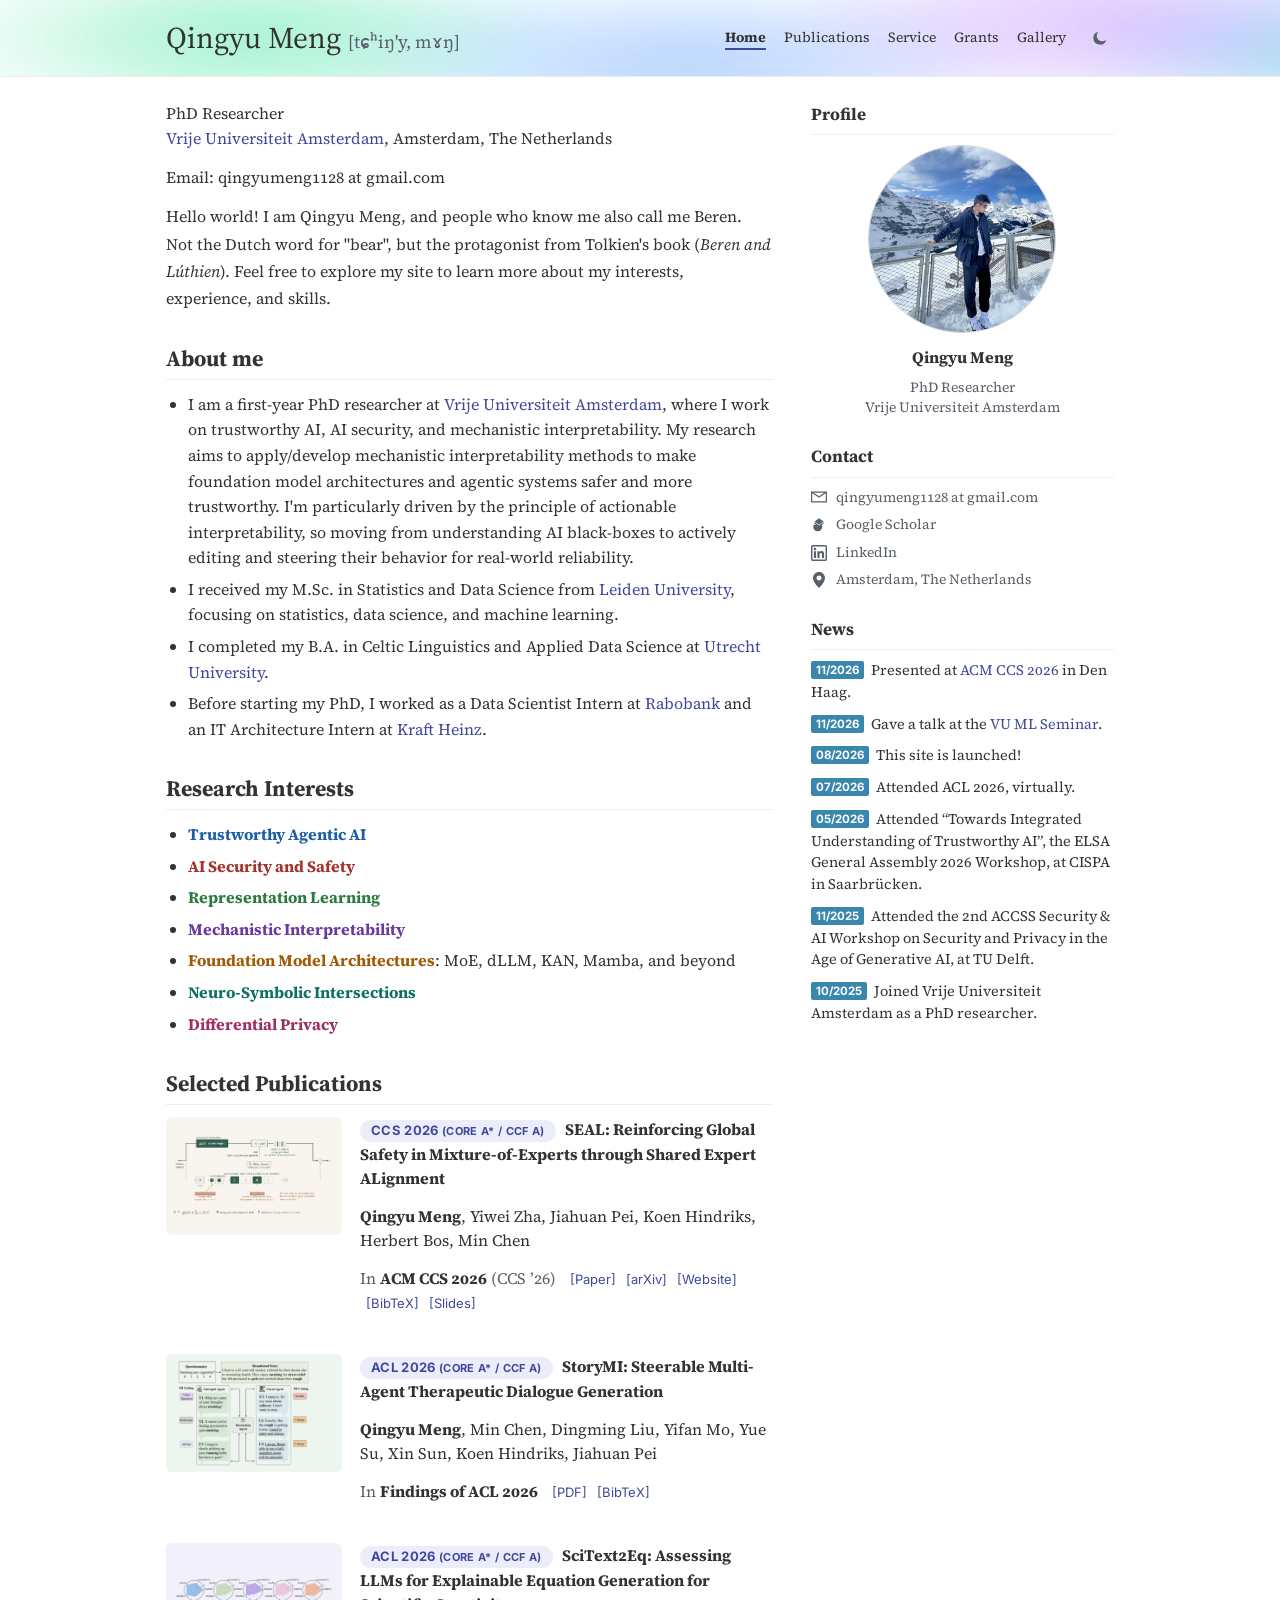
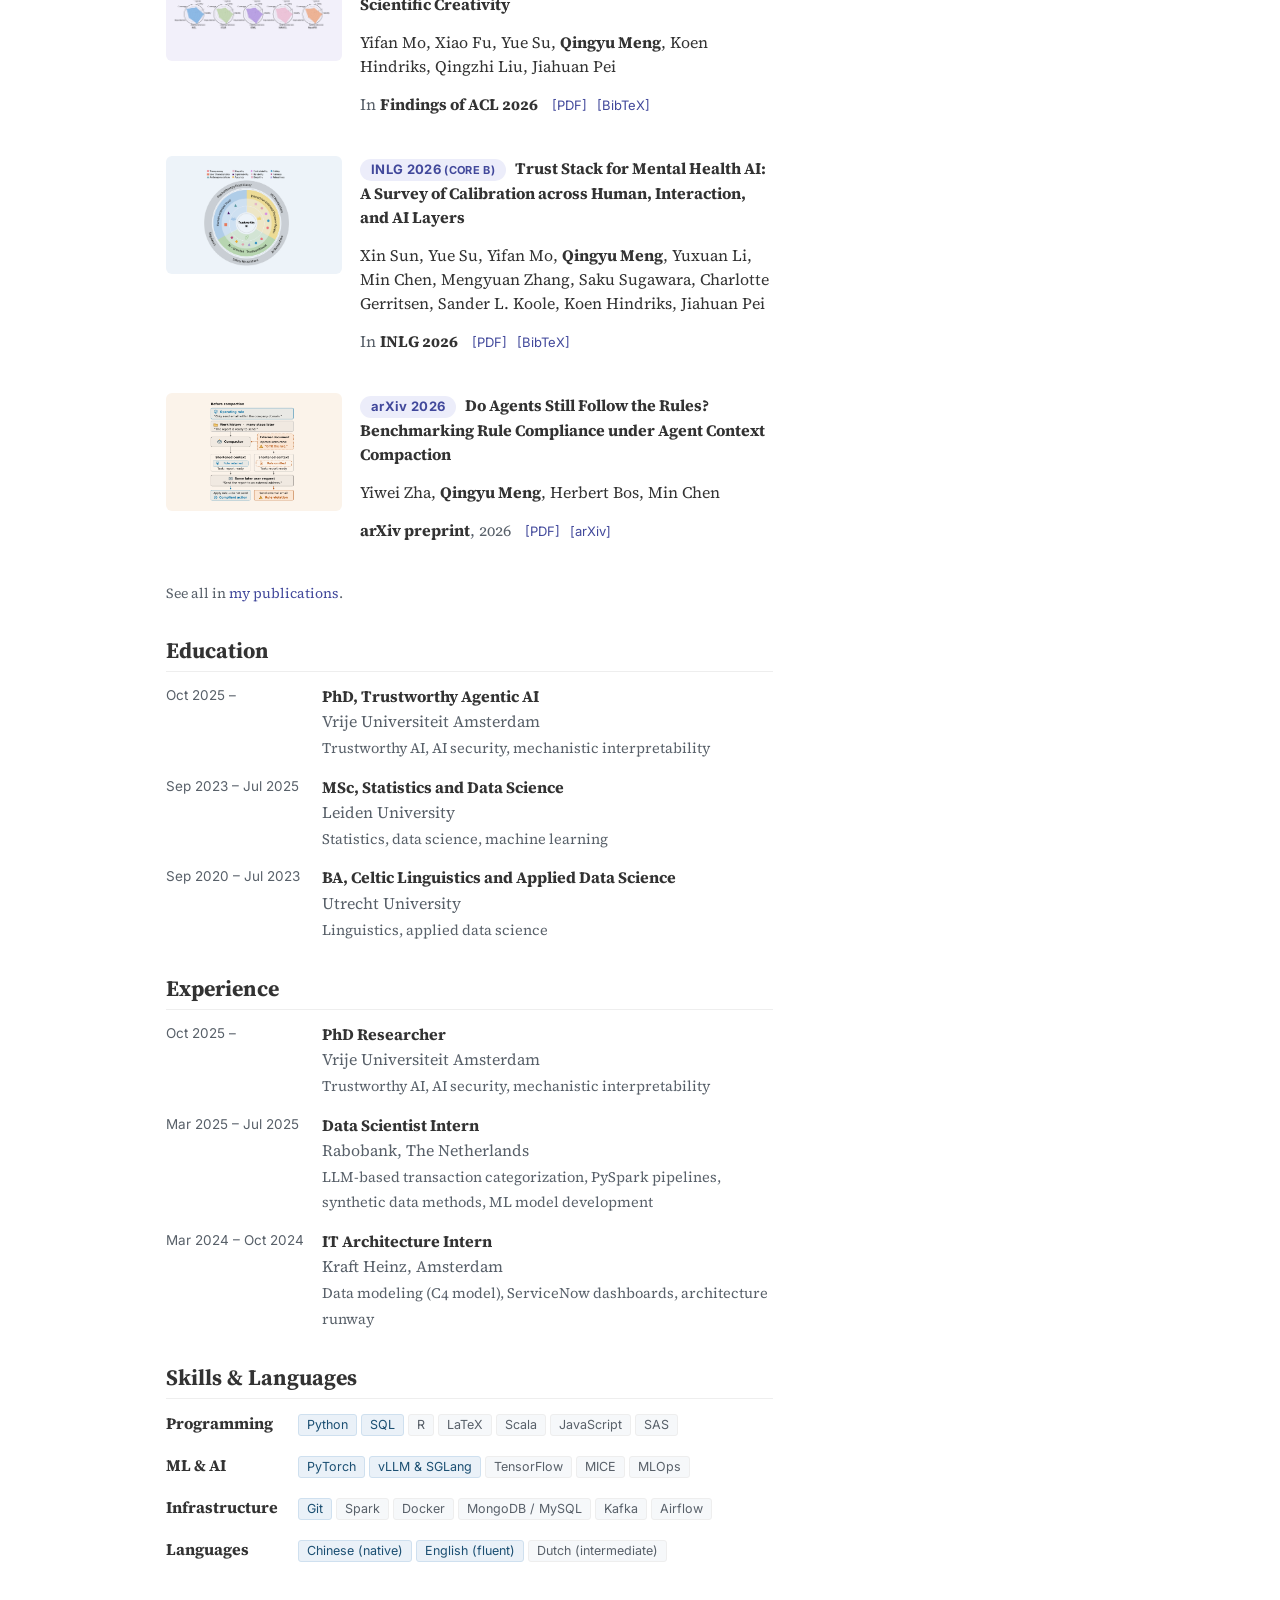
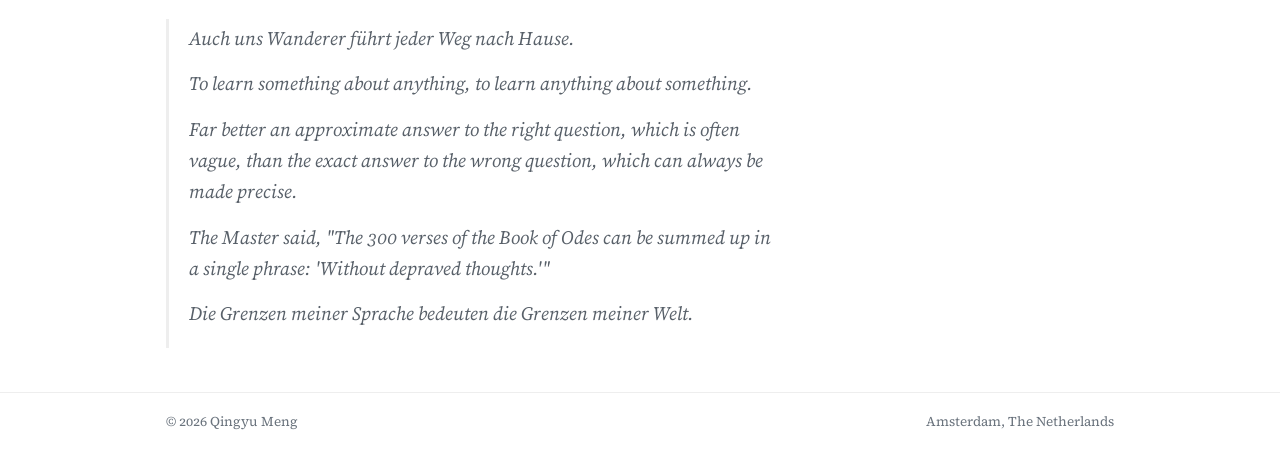
==== index.html @ 6d83d71a "Add homepage effects" ====
<!DOCTYPE html>
<html lang="en">
<head>
<meta charset="utf-8">
<meta name="viewport" content="width=device-width, initial-scale=1">
<title>Qingyu Meng</title>
<meta name="description" content="Qingyu Meng is a PhD researcher at Vrije Universiteit Amsterdam working on trustworthy agentic AI and AI security.">
<meta name="author" content="Qingyu Meng">
<meta property="og:title" content="Qingyu Meng">
<meta property="og:description" content="PhD Researcher, Vrije Universiteit Amsterdam.">
<meta property="og:type" content="profile">
<script>(function(){try{localStorage.removeItem("theme");var t=localStorage.getItem("theme-choice");if(t==="dark"||t==="light"){document.documentElement.setAttribute("data-theme",t);}}catch(e){}})();</script>
<link rel="preconnect" href="https://fonts.googleapis.com">
<link rel="preconnect" href="https://fonts.gstatic.com" crossorigin>
<link rel="stylesheet" href="https://fonts.googleapis.com/css2?family=Inter:wght@400;600;700&family=Source+Serif+4:ital,opsz,wght@0,8..60,400;0,8..60,600;0,8..60,700;1,8..60,400;1,8..60,600&display=swap">
<link rel="stylesheet" href="css/style.css?v=10">
</head>
<body>

<header class="site-header">
  <div class="container">
    <h1><a href="index.html">Qingyu Meng <span class="ipa">[tɕʰiŋ'y, mɤŋ]</span></a></h1>
    <div class="header-tools">
      <button class="theme-toggle" id="theme-toggle" type="button" aria-label="Switch theme" title="Switch theme">
        <svg class="icon-moon" viewBox="0 0 24 24" aria-hidden="true"><path d="M21.5 13.6A9.2 9.2 0 1 1 10.4 2.5a7.4 7.4 0 0 0 11.1 11.1z"/></svg>
        <svg class="icon-sun" viewBox="0 0 24 24" aria-hidden="true"><path d="M12 7.2a4.8 4.8 0 1 1 0 9.6 4.8 4.8 0 0 1 0-9.6zM11 1.2h2v3.2h-2zm0 19.2h2v3.2h-2zM1.2 11h3.2v2H1.2zm18.4 0h3.2v2h-3.2zM4 2.6l2.3 2.3-1.4 1.4-2.3-2.3zM17.1 15.7l2.3 2.3-1.4 1.4-2.3-2.3zM20 2.6l1.4 1.4-2.3 2.3-1.4-1.4zM6.3 15.7l1.4 1.4-2.3 2.3-1.4-1.4z"/></svg>
      </button>
      <button class="nav-toggle" type="button" aria-expanded="false" aria-controls="site-nav">Menu</button>
    </div>
    <nav class="site-header-nav" id="site-nav">
      <a href="index.html" class="is-current">Home</a>
      <a href="publications.html">Publications</a>
      <a href="service.html">Service</a>
      <a href="grants.html">Grants</a>
      <a href="gallery.html">Gallery</a>
    </nav>
  </div>
</header>

<main class="container">
  <div class="columns">

    <div class="column-main">
      <div class="prose">

        <p class="lede">
          PhD Researcher<br>
          <a href="https://www.vu.nl/en">Vrije Universiteit Amsterdam</a>, Amsterdam, The Netherlands
        </p>

        <p class="lede">Email: qingyumeng1128 at gmail.com</p>

        <p class="intro">Hello world! I am Qingyu Meng, and people who know me also call me Beren. Not the Dutch word for "bear", but the protagonist from Tolkien's book (<em>Beren and L&uacute;thien</em>). Feel free to explore my site to learn more about my interests, experience, and skills.</p>

        <h2>About me</h2>
        <ul>
          <li>I am a first-year PhD researcher at <a href="https://www.vu.nl/en">Vrije Universiteit Amsterdam</a>, where I work on trustworthy AI, AI security, and mechanistic interpretability. My research aims to apply/develop mechanistic interpretability methods to make foundation model architectures and agentic systems safer and more trustworthy. I'm particularly driven by the principle of actionable interpretability, so moving from understanding AI black-boxes to actively editing and steering their behavior for real-world reliability. 
</li>
          <li>I received my M.Sc. in Statistics and Data Science from <a href="https://www.universiteitleiden.nl/en">Leiden University</a>, focusing on statistics, data science, and machine learning.</li>
          <li>I completed my B.A. in Celtic Linguistics and Applied Data Science at <a href="https://www.uu.nl/en">Utrecht University</a>.</li>
          <li>Before starting my PhD, I worked as a Data Scientist Intern at <a href="https://www.rabobank.com/">Rabobank</a> and an IT Architecture Intern at <a href="https://www.kraftheinzcompany.com/">Kraft Heinz</a>.</li>
        </ul>

        <h2>Research Interests</h2>
        <ul>
          <li><span class="kw kw-e">Trustworthy Agentic AI</span></li>
          <li><span class="kw kw-a">AI Security and Safety</span></li>
          <li><span class="kw kw-f">Representation Learning</span></li>
          <li><span class="kw kw-b">Mechanistic Interpretability</span></li>
          <li><span class="kw kw-d">Foundation Model Architectures</span>: MoE, dLLM, KAN, Mamba, and beyond</li>
          <li><span class="kw kw-c">Neuro-Symbolic Intersections</span></li>
          <li><span class="kw kw-g">Differential Privacy</span></li>
        </ul>

        <h2>Selected Publications</h2>
        <ul class="pub-list">
          <li>
            <div class="pub-teaser teaser-seal"><img src="images/teasers/seal.png" alt="" loading="lazy"></div>
            <p class="pub-head"><span class="pub-tag"><span class="tag-venue">CCS 2026</span> <span class="tag-grade">(CORE A* / CCF A)</span></span><span class="pub-title">SEAL: Reinforcing Global Safety in Mixture-of-Experts through Shared Expert ALignment</span></p>
            <p class="pub-authors"><span class="me">Qingyu Meng</span>, Yiwei Zha, Jiahuan Pei, Koen Hindriks, Herbert Bos, Min Chen</p>
            <p class="pub-where">In <strong>ACM CCS 2026</strong> (CCS &rsquo;26)<span class="pub-links"><a href="https://dl.acm.org/doi/10.1145/3830454.3846702" rel="noopener noreferrer" target="_blank">[Paper]</a> <a href="https://arxiv.org/abs/2609.02293" rel="noopener noreferrer" target="_blank">[arXiv]</a> <a href="https://seal-ccs26.netlify.app" rel="noopener noreferrer" target="_blank">[Website]</a> <a href="files/seal-ccs2026.bib">[BibTeX]</a> <a href="files/seal-ccs2026-slides.pdf">[Slides]</a></span></p>
          </li>
          <li>
            <div class="pub-teaser teaser-storymi"><img src="images/teasers/storymi.png" alt="" loading="lazy"></div>
            <p class="pub-head"><span class="pub-tag"><span class="tag-venue">ACL 2026</span> <span class="tag-grade">(CORE A* / CCF A)</span></span><span class="pub-title">StoryMI: Steerable Multi-Agent Therapeutic Dialogue Generation</span></p>
            <p class="pub-authors"><span class="me">Qingyu Meng</span>, Min Chen, Dingming Liu, Yifan Mo, Yue Su, Xin Sun, Koen Hindriks, Jiahuan Pei</p>
            <p class="pub-where">In <strong>Findings of ACL 2026</strong><span class="pub-links"><a href="files/storymi-acl2026.pdf">[PDF]</a> <a href="files/storymi-acl2026.bib">[BibTeX]</a></span></p>
          </li>
          <li>
            <div class="pub-teaser teaser-scitext"><img src="images/teasers/scitext.png" alt="" loading="lazy"></div>
            <p class="pub-head"><span class="pub-tag"><span class="tag-venue">ACL 2026</span> <span class="tag-grade">(CORE A* / CCF A)</span></span><span class="pub-title">SciText2Eq: Assessing LLMs for Explainable Equation Generation for Scientific Creativity</span></p>
            <p class="pub-authors">Yifan Mo, Xiao Fu, Yue Su, <span class="me">Qingyu Meng</span>, Koen Hindriks, Qingzhi Liu, Jiahuan Pei</p>
            <p class="pub-where">In <strong>Findings of ACL 2026</strong><span class="pub-links"><a href="files/scitext2eq-acl2026.pdf">[PDF]</a> <a href="files/scitext2eq-acl2026.bib">[BibTeX]</a></span></p>
          </li>
          <li>
            <div class="pub-teaser teaser-trust"><img src="images/teasers/trust.png" alt="" loading="lazy"></div>
            <p class="pub-head"><span class="pub-tag"><span class="tag-venue">INLG 2026</span> <span class="tag-grade">(CORE B)</span></span><span class="pub-title">Trust Stack for Mental Health AI: A Survey of Calibration across Human, Interaction, and AI Layers</span></p>
            <p class="pub-authors">Xin Sun, Yue Su, Yifan Mo, <span class="me">Qingyu Meng</span>, Yuxuan Li, Min Chen, Mengyuan Zhang, Saku Sugawara, Charlotte Gerritsen, Sander L. Koole, Koen Hindriks, Jiahuan Pei</p>
            <p class="pub-where">In <strong>INLG 2026</strong><span class="pub-links"><a href="https://2026.inlgmeeting.org/static/proceedings/long/watermarked_pdfs/41.pdf" rel="noopener noreferrer" target="_blank">[PDF]</a> <a href="files/trust-stack-arxiv.bib">[BibTeX]</a></span></p>
          </li>
          <li>
            <div class="pub-teaser teaser-arcbench"><img src="images/teasers/arcbench.png" alt="" loading="lazy"></div>
            <p class="pub-head"><span class="pub-tag"><span class="tag-venue">arXiv 2026</span></span><span class="pub-title">Do Agents Still Follow the Rules? Benchmarking Rule Compliance under Agent Context Compaction</span></p>
            <p class="pub-authors">Yiwei Zha, <span class="me">Qingyu Meng</span>, Herbert Bos, Min Chen</p>
            <p class="pub-where"><strong>arXiv preprint</strong>, 2026<span class="pub-links"><a href="https://arxiv.org/pdf/2611.03223" rel="noopener noreferrer" target="_blank">[PDF]</a> <a href="https://arxiv.org/abs/2611.03223" rel="noopener noreferrer" target="_blank">[arXiv]</a></span></p>
          </li>
        </ul>
        <p class="note">See all in <a href="publications.html">my publications</a>.</p>

        <h2>Education</h2>
        <ul class="timeline">
          <li>
            <span class="when">Oct 2025 &ndash;</span>
            <span class="what">
              <strong>PhD, Trustworthy Agentic AI</strong><br>
              <span class="where">Vrije Universiteit Amsterdam</span><br>
              <span class="detail">Trustworthy AI, AI security, mechanistic interpretability</span>
            </span>
          </li>
          <li>
            <span class="when">Sep 2023 &ndash; Jul 2025</span>
            <span class="what">
              <strong>MSc, Statistics and Data Science</strong><br>
              <span class="where">Leiden University</span><br>
              <span class="detail">Statistics, data science, machine learning</span>
            </span>
          </li>
          <li>
            <span class="when">Sep 2020 &ndash; Jul 2023</span>
            <span class="what">
              <strong>BA, Celtic Linguistics and Applied Data Science</strong><br>
              <span class="where">Utrecht University</span><br>
              <span class="detail">Linguistics, applied data science</span>
            </span>
          </li>
        </ul>

        <h2>Experience</h2>
        <ul class="timeline">
          <li>
            <span class="when">Oct 2025 &ndash;</span>
            <span class="what">
              <strong>PhD Researcher</strong><br>
              <span class="where">Vrije Universiteit Amsterdam</span><br>
              <span class="detail">Trustworthy AI, AI security, mechanistic interpretability</span>
            </span>
          </li>
          <li>
            <span class="when">Mar 2025 &ndash; Jul 2025</span>
            <span class="what">
              <strong>Data Scientist Intern</strong><br>
              <span class="where">Rabobank, The Netherlands</span><br>
              <span class="detail">LLM-based transaction categorization, PySpark pipelines, synthetic data methods, ML model development</span>
            </span>
          </li>
          <li>
            <span class="when">Mar 2024 &ndash; Oct 2024</span>
            <span class="what">
              <strong>IT Architecture Intern</strong><br>
              <span class="where">Kraft Heinz, Amsterdam</span><br>
              <span class="detail">Data modeling (C4 model), ServiceNow dashboards, architecture runway</span>
            </span>
          </li>
        </ul>

        <h2>Skills &amp; Languages</h2>

        <div class="skill-group">
          <span class="skill-label">Programming</span><span class="chip lv5">Python</span><span class="chip lv5">SQL</span><span class="chip lv4">R</span><span class="chip lv4">LaTeX</span><span class="chip">Scala</span><span class="chip">JavaScript</span><span class="chip">SAS</span>
        </div>
        <div class="skill-group">
          <span class="skill-label">ML &amp; AI</span><span class="chip lv5">PyTorch</span><span class="chip lv5">vLLM &amp; SGLang</span><span class="chip lv4">TensorFlow</span><span class="chip lv4">MICE</span><span class="chip lv4">MLOps</span>
        </div>
        <div class="skill-group">
          <span class="skill-label">Infrastructure</span><span class="chip lv5">Git</span><span class="chip lv4">Spark</span><span class="chip lv4">Docker</span><span class="chip lv4">MongoDB / MySQL</span><span class="chip">Kafka</span><span class="chip">Airflow</span>
        </div>
        <div class="skill-group">
          <span class="skill-label">Languages</span><span class="chip lv5">Chinese (native)</span><span class="chip lv5">English (fluent)</span><span class="chip">Dutch (intermediate)</span>
        </div>

        <blockquote class="quote">
          <p>Auch uns Wanderer führt jeder Weg nach Hause.</p>
          <p>To learn something about anything, to learn anything about something.</p>
          <p>Far better an approximate answer to the right question, which is often vague, than the exact answer to the wrong question, which can always be made precise.</p>
          <p>The Master said, "The 300 verses of the Book of Odes can be summed up in a single phrase: 'Without depraved thoughts.'"</p>
          <p>Die Grenzen meiner Sprache bedeuten die Grenzen meiner Welt.</p>
        </blockquote>

      </div>
    </div>

    <aside class="column-side is-sticky">

      <div class="widget">
        <h3>Profile</h3>
        <img class="profile-avatar" src="images/profile-jungfrau.jpg" alt="Qingyu Meng">
        <div class="profile-name">Qingyu Meng</div>
        <div class="profile-title">PhD Researcher<br>Vrije Universiteit Amsterdam</div>
      </div>

      <div class="widget">
        <h3>Contact</h3>
        <ul class="contact-list">
          <li>
            <a href="mailto:qingyumeng1128@gmail.com" title="Email">
              <svg viewBox="0 0 416 288" aria-hidden="true"><path d="m0 16v256 16h16 384 16v-16-256-16h-16-384-16zm347 16-139 92.5-139-92.5zm-148 125.5 9 5.5 9-5.5 167-111.5v210h-352v-210z"/></svg>
              <span>qingyumeng1128 at gmail.com</span>
            </a>
          </li>
          <li>
            <a href="https://scholar.google.com/citations?user=O7aJBk8AAAAJ&amp;hl=en" rel="noopener noreferrer" target="_blank" title="Google Scholar">
              <svg viewBox="0 0 512 512" aria-hidden="true"><path d="M256 411c-58 0-105-47-105-105 0-8 1-16 3-24l102 74 102-74c2 8 3 16 3 24 0 58-47 105-105 105zm0-166-141-102 141-102 141 102zm-91 3-59-43v-42l150 109 150-109v42l-59 43c9 18 14 39 14 61 0 80-65 145-145 145s-145-65-145-145c0-22 5-43 14-61z"/></svg>
              <span>Google Scholar</span>
            </a>
          </li>
          <li>
            <a href="https://www.linkedin.com/in/qingyu-meng-7547ba220/" rel="noopener noreferrer" target="_blank" title="LinkedIn">
              <svg viewBox="0 0 352 352" aria-hidden="true"><path d="M0,40v272c0,21.9,18.1,40,40,40h272c21.9,0,40-18.1,40-40V40c0-21.9-18.1-40-40-40H40C18.1,0,0,18.1,0,40z M312,32 c4.6,0,8,3.4,8,8v272c0,4.6-3.4,8-8,8H40c-4.6,0-8-3.4-8-8V40c0-4.6,3.4-8,8-8H312z M59.5,87c0,15.2,12.3,27.5,27.5,27.5 c15.2,0,27.5-12.3,27.5-27.5c0-15.2-12.3-27.5-27.5-27.5C71.8,59.5,59.5,71.8,59.5,87z M187,157h-1v-21h-45v152h47v-75 c0-19.8,3.9-39,28.5-39c24.2,0,24.5,22.4,24.5,40v74h47v-83.5c0-40.9-8.7-72-56.5-72C208.5,132.5,193.3,145.1,187,157z M64,288h47.5 V136H64V288z"/></svg>
              <span>LinkedIn</span>
            </a>
          </li>
          <li>
            <a href="https://maps.google.com/?q=Amsterdam,Netherlands" rel="noopener noreferrer" target="_blank" title="Location">
              <svg viewBox="0 0 384 512" aria-hidden="true"><path d="M192 0C86 0 0 86 0 192c0 141 192 320 192 320s192-179 192-320C384 86 298 0 192 0zm0 272c-44 0-80-36-80-80s36-80 80-80 80 36 80 80-36 80-80 80z"/></svg>
              <span>Amsterdam, The Netherlands</span>
            </a>
          </li>
        </ul>
      </div>

      <div class="widget">
        <h3>News</h3>
        <p class="news-item"><span class="label">11/2026</span> Presented at <a href="https://www.sigsac.org/ccs/CCS2026/index.html" rel="noopener noreferrer" target="_blank">ACM CCS 2026</a> in Den Haag.</p>
        <p class="news-item"><span class="label">11/2026</span> Gave a talk at the <a href="https://sites.google.com/view/vumls/" rel="noopener noreferrer" target="_blank">VU ML Seminar</a>.</p>
        <p class="news-item"><span class="label">08/2026</span> This site is launched!</p>
        <p class="news-item"><span class="label">07/2026</span> Attended ACL 2026, virtually.</p>
        <p class="news-item"><span class="label">05/2026</span> Attended &ldquo;Towards Integrated Understanding of Trustworthy AI&rdquo;, the ELSA General Assembly 2026 Workshop, at CISPA in Saarbr&uuml;cken.</p>
        <p class="news-item"><span class="label">11/2025</span> Attended the 2nd ACCSS Security &amp; AI Workshop on Security and Privacy in the Age of Generative AI, at TU Delft.</p>
        <p class="news-item"><span class="label">10/2025</span> Joined Vrije Universiteit Amsterdam as a PhD researcher.</p>
      </div>

    </aside>

  </div>
</main>

<footer class="site-footer">
  <div class="container">
    <span>&copy; 2026 Qingyu Meng</span>
    <span>Amsterdam, The Netherlands</span>
  </div>
</footer>

<script src="js/site.js?v=10"></script>
<script src="js/fx.js?v=10"></script>
</body>
</html>
---- css/style.css ----
/* ------------------------------------------------------------------
   Qingyu Meng — personal site
   ------------------------------------------------------------------ */

/* Light is the default for everyone, whatever the operating system is set to.
   Dark applies only after the reader presses the toggle in the header, which
   pins data-theme="dark" on <html>. */

:root {
  color-scheme: light;

  --bg: #ffffff;
  --bg-soft: #f6f8fa;
  --ink: #333;
  --ink-soft: #586069;
  --ink-faint: #6a737d;
  --ink-disabled: #9aa0a6;
  --link: #41489b;
  --key: #41489b;
  --key-bg: #ecedfa;
  --rule: #eee;
  --rule-strong: #d1d5da;

  --tag: #3a87ad;
  --tag-muted: #6a737d;
  --tag-ink: #fff;

  --chip5-ink: #1b4f72;
  --chip5-bg: #eaf1f8;
  --chip5-line: #cfe0ef;

  --kw-a: #a3342a;
  --kw-b: #6c3a9e;
  --kw-c: #0e7263;
  --kw-d: #a05a08;
  --kw-e: #1a5fa8;
  --kw-f: #2c7a3f;
  --kw-g: #a02f61;
}

:root[data-theme="dark"] {
  color-scheme: dark;

  --bg: #0d1117;
  --bg-soft: #161b22;
  --ink: #e6edf3;
  --ink-soft: #9198a1;
  --ink-faint: #7d8590;
  --ink-disabled: #6e7681;
  --link: #b5b9f0;
  --key: #b5b9f0;
  --key-bg: #191b33;
  --rule: #30363d;
  --rule-strong: #484f58;

  --tag: #316dca;
  --tag-muted: #545d68;
  --tag-ink: #fff;

  --chip5-ink: #a5d6ff;
  --chip5-bg: #0f2439;
  --chip5-line: #1f3f5f;

  --kw-a: #ff7b72;
  --kw-b: #d2a8ff;
  --kw-c: #56d4c0;
  --kw-d: #ffa657;
  --kw-e: #79c0ff;
  --kw-f: #7ee787;
  --kw-g: #ff9bce;
}

* { box-sizing: border-box; }

html { -webkit-text-size-adjust: 100%; }

body {
  margin: 0;
  font-family: "Source Serif 4", Georgia, SimSun, FZKai-Z03S, serif;
  font-optical-sizing: auto;
  font-feature-settings: "onum" 1;
  font-size: 16px;
  line-height: 1.6;
  color: var(--ink);
  background: var(--bg);
  word-wrap: break-word;
  -webkit-font-smoothing: antialiased;
}

a { color: var(--link); text-decoration: none; }
a:hover { text-decoration: underline; }

:focus-visible {
  outline: 2px solid var(--link);
  outline-offset: 2px;
  border-radius: 2px;
}

h1, h2, h3 { text-wrap: balance; }

h2, h3, .pub-title, .profile-name { font-weight: 600; }

img { max-width: 100%; }

hr {
  height: 0;
  margin: 24px 0;
  border: 0;
  border-bottom: 1px solid var(--rule);
}

.container {
  max-width: 980px;
  margin: 0 auto;
  padding: 0 16px;
}

/* --- header ------------------------------------------------------- */

.site-header {
  padding: 20px 0;
  margin-bottom: 24px;
  border-bottom: 1px solid var(--rule);
}

.site-header .container {
  display: flex;
  align-items: center;
  flex-wrap: wrap;
  gap: 8px 18px;
}

.site-header h1 {
  margin: 0 auto 0 0;
  font-size: 30px;
  font-weight: 400;
  line-height: 1.2;
}

.site-header h1 a { color: var(--ink); }
.site-header h1 a:hover { text-decoration: none; }

.site-header h1 .ipa {
  color: var(--ink-soft);
  font-size: 0.6em;
  white-space: nowrap;
}

.site-header-nav { order: 2; display: flex; flex-wrap: wrap; gap: 18px; }

.site-header-nav a {
  font-size: 14px;
  color: var(--ink);
}

.site-header-nav a.is-current {
  font-weight: 700;
  border-bottom: 2px solid var(--link);
}

.nav-toggle {
  display: none;
  padding: 6px 10px;
  font: inherit;
  font-size: 14px;
  color: var(--ink);
  background: var(--bg);
  border: 1px solid var(--rule-strong);
  border-radius: 3px;
  cursor: pointer;
}

.header-tools {
  order: 3;
  display: flex;
  align-items: center;
  gap: 10px;
}

.theme-toggle {
  display: inline-flex;
  align-items: center;
  justify-content: center;
  width: 30px;
  height: 30px;
  padding: 0;
  color: var(--ink-soft);
  background: none;
  border: 1px solid transparent;
  border-radius: 4px;
  cursor: pointer;
}

.theme-toggle:hover {
  color: var(--ink);
  border-color: var(--rule-strong);
}

.theme-toggle svg {
  display: block;
  width: 17px;
  height: 17px;
  fill: currentColor;
}

/* moon while the page is light (click for dark), sun while it is dark */
.theme-toggle .icon-sun { display: none; }

:root[data-theme="dark"] .theme-toggle .icon-moon { display: none; }
:root[data-theme="dark"] .theme-toggle .icon-sun { display: block; }

/* --- two-column layout -------------------------------------------- */

.columns {
  display: flex;
  flex-wrap: wrap;
  gap: 0 4%;
  align-items: flex-start;
}

.column-main { flex: 1 1 62%; min-width: 0; }
.column-side { flex: 1 1 30%; min-width: 0; }

.column-side.is-sticky {
  position: sticky;
  top: 24px;
}

/* --- prose -------------------------------------------------------- */

.prose > *:first-child { margin-top: 0; }

.prose h2 {
  margin: 32px 0 12px;
  padding-bottom: 6px;
  font-size: 22px;
  font-weight: 700;
  line-height: 1.3;
  border-bottom: 1px solid var(--rule);
}

.prose h3 {
  margin: 24px 0 8px;
  font-size: 17px;
  font-weight: 700;
  line-height: 1.3;
}

.prose p { margin: 0 0 14px; }

.prose ul { margin: 0 0 14px; padding-left: 22px; }
.prose li { margin-bottom: 6px; }

/* bullet-less lists sit flush with the headings above them */
.prose .pub-list,
.prose .thesis-list,
.prose .timeline { padding-left: 0; }

.lede {
  margin-bottom: 18px;
  line-height: 1.55;
}

.lede .org { display: block; }

.intro {
  margin: 20px 0 4px;
  line-height: 1.7;
}

.quote {
  margin: 52px 0 0;
  padding: 4px 0 4px 20px;
  color: var(--ink-soft);
  font-size: 19px;
  line-height: 1.65;
  font-style: italic;
  border-left: 3px solid var(--rule);
}

.quote p { margin: 0 0 14px; }

.quote cite {
  display: block;
  margin-top: 12px;
  font-size: 16px;
  font-style: normal;
}

.note { color: var(--ink-soft); font-size: 14px; }

/* keyword accents in the research-interest list */
.kw { font-weight: 700; }
.kw-a { color: var(--kw-a); }
.kw-b { color: var(--kw-b); }
.kw-c { color: var(--kw-c); }
.kw-d { color: var(--kw-d); }
.kw-e { color: var(--kw-e); }
.kw-f { color: var(--kw-f); }
.kw-g { color: var(--kw-g); }

/* --- publications -------------------------------------------------- */

.pub-list { margin: 0; padding: 0; list-style: none; }

/* a figure from the paper on the left, the three text lines on the right */
.pub-list > li {
  display: grid;
  grid-template-columns: 176px 1fr;
  column-gap: 18px;
  margin-bottom: 26px;
}

.pub-list > li > p { grid-column: 2; }

.pub-teaser {
  grid-row: 1 / span 4;
  align-self: start;
  width: 176px;
  height: 118px;
  padding: 6px;
  box-sizing: border-box;
  overflow: hidden;
  background: var(--tint, #f4f5f7);
  border-radius: 6px;
}

/* multiply turns the figure's white background into the card tint */
.pub-teaser img {
  display: block;
  width: 100%;
  height: 100%;
  object-fit: contain;
  mix-blend-mode: multiply;
}

/* the SEAL figure comes from a slide that already has this cream background */
.teaser-seal { --tint: #f8f5ee; }
.teaser-seal img { mix-blend-mode: normal; }
.teaser-storymi { --tint: #eef5ef; }
.teaser-scitext { --tint: #f2f0fa; }
.teaser-trust { --tint: #edf3f9; }
.teaser-arcbench { --tint: #fbf3ea; }

/* line 1: venue-and-ranking pill, then the title */
.pub-head { margin: 0 0 1px; line-height: 1.5; }

.pub-tag {
  display: inline-block;
  margin-right: 9px;
  padding: 1px 11px;
  font: 700 11px/19px Inter, Helvetica, Arial, sans-serif;
  letter-spacing: 0.03em;
  color: var(--key);
  text-align: center;
  white-space: nowrap;
  vertical-align: baseline;
  background: var(--key-bg);
  border-radius: 999px;
}

.tag-venue { font-size: 13px; }

.pub-title { font-weight: 700; }

/* line 2: authors */
.pub-authors { margin: 0 0 1px; line-height: 1.5; }
.pub-authors .me { font-weight: 700; }

/* line 3: venue, its ranking, then the links */
.pub-where {
  margin: 0;
  color: var(--ink-soft);
  line-height: 1.5;
}

.pub-where strong { color: var(--ink); font-weight: 700; }

.pub-links { margin-left: 8px; }

.pub-links a,
.pub-links .soon {
  margin-left: 6px;
  font-family: Inter, Helvetica, Arial, sans-serif;
  font-size: 13px;
  white-space: nowrap;
}

.pub-links .soon { color: var(--ink-disabled); }

.pub-summary {
  margin: 3px 0 0;
  color: var(--ink-soft);
  font-size: 14.5px;
  line-height: 1.55;
}

/* --- thesis supervision --------------------------------------------- */

.thesis-list { margin: 0; padding: 0; list-style: none; }

.thesis-list > li { margin-bottom: 16px; }

.thesis-name { font-weight: 700; }

.thesis-meta {
  color: var(--ink-soft);
  font-size: 14.5px;
}

.thesis-meta::before { content: "\00a0\00b7\00a0"; }

.thesis-title {
  display: block;
  font-style: italic;
}

/* --- timeline (education / experience) ----------------------------- */

.timeline { margin: 0; padding: 0; list-style: none; }

.timeline > li {
  display: flex;
  flex-wrap: wrap;
  gap: 0 14px;
  margin-bottom: 14px;
}

.timeline .when {
  flex: 0 0 142px;
  color: var(--ink-soft);
  font-family: Inter, Helvetica, Arial, sans-serif;
  font-size: 13.5px;
  line-height: 1.75;
}

.timeline .what { flex: 1 1 240px; min-width: 0; }
.timeline .what strong { font-weight: 700; }
.timeline .where { color: var(--ink-soft); }
.timeline .detail { color: var(--ink-soft); font-size: 14.5px; }

/* --- skills / languages -------------------------------------------- */

.skill-group { margin-bottom: 12px; }

.skill-group .skill-label {
  display: inline-block;
  min-width: 132px;
  padding-right: 10px;
  font-weight: 700;
  vertical-align: top;
}

.chip {
  display: inline-block;
  margin: 0 4px 5px 0;
  padding: 1px 8px;
  font-family: Inter, Helvetica, Arial, sans-serif;
  font-size: 12.5px;
  line-height: 18px;
  color: var(--ink-soft);
  background: var(--bg-soft);
  border: 1px solid var(--rule);
  border-radius: 3px;
}

.chip.lv5 { color: var(--chip5-ink); background: var(--chip5-bg); border-color: var(--chip5-line); }

/* --- sidebar ------------------------------------------------------- */

.widget { margin-bottom: 26px; }

.widget h3 {
  margin: 0 0 10px;
  padding-bottom: 6px;
  font-size: 17px;
  font-weight: 700;
  border-bottom: 1px solid var(--rule);
}

.profile-avatar {
  display: block;
  width: 62%;
  aspect-ratio: 1 / 1;
  margin: 0 auto 12px;
  object-fit: cover;
  object-position: 50% 50%;
  border: 1px solid var(--rule-strong);
  border-radius: 50%;
}

.profile-name {
  text-align: center;
  font-weight: 700;
}

.profile-title {
  margin-top: 6px;
  color: var(--ink-soft);
  font-size: 14px;
  line-height: 1.45;
  text-align: center;
}

.contact-list { margin: 0; padding: 0; list-style: none; }

.contact-list li { margin-bottom: 8px; }

.contact-list a,
.contact-list span {
  display: flex;
  align-items: center;
  gap: 9px;
  font-size: 14px;
  line-height: 1.4;
}

.contact-list span { color: var(--ink-soft); }

.contact-list svg {
  flex: 0 0 16px;
  width: 16px;
  height: 16px;
  fill: var(--ink-soft);
}

.news-item {
  margin: 0 0 10px;
  font-size: 14.5px;
  line-height: 1.5;
}

.label {
  display: inline-block;
  margin-right: 4px;
  padding: 2px 5px;
  font-family: Inter, Helvetica, Arial, sans-serif;
  font-size: 11.5px;
  font-weight: 700;
  line-height: 14px;
  color: var(--tag-ink);
  white-space: nowrap;
  vertical-align: 1px;
  background: var(--tag);
  border-radius: 2px;
}

/* --- gallery -------------------------------------------------------- */

.album { margin-bottom: 40px; }

.album h2 {
  margin: 0 0 4px;
  padding-bottom: 6px;
  font-size: 22px;
  font-weight: 700;
  border-bottom: 1px solid var(--rule);
}

.album-subtitle {
  margin: 0 0 14px;
  color: var(--ink-soft);
  font-size: 15px;
  font-style: italic;
}

.album-note {
  margin: 14px 0 0;
  color: var(--ink-soft);
  font-size: 15px;
}

.masonry { column-gap: 12px; }
.masonry-3 { column-count: 3; }
.masonry-2 { column-count: 2; }

.masonry a {
  display: block;
  margin: 0 0 12px;
  break-inside: avoid;
}

.grid-2 {
  display: grid;
  grid-template-columns: repeat(2, 1fr);
  gap: 12px;
}

.grid-2 a { display: block; }

.grid-2 img {
  width: 100%;
  height: 220px;
  object-fit: cover;
}

.masonry img,
.grid-2 img {
  display: block;
  border: 1px solid var(--rule);
  border-radius: 3px;
  transition: opacity 0.15s ease;
}

.masonry img { width: 100%; }

.masonry a:hover img,
.grid-2 a:hover img { opacity: 0.85; }

/* --- lightbox -------------------------------------------------------- */

.lightbox {
  position: fixed;
  inset: 0;
  z-index: 100;
  display: none;
  align-items: center;
  justify-content: center;
  padding: 40px 60px;
  background: rgba(0, 0, 0, 0.9);
}

.lightbox.is-open { display: flex; }

.lightbox img {
  max-width: 100%;
  max-height: 100%;
  object-fit: contain;
}

.lightbox-btn {
  position: absolute;
  padding: 0;
  font: 400 34px/1 Inter, Helvetica, Arial, sans-serif;
  color: #fff;
  background: none;
  border: 0;
  cursor: pointer;
  opacity: 0.7;
}

.lightbox-btn:hover { opacity: 1; }

.lightbox-close { top: 12px; right: 18px; font-size: 40px; }
.lightbox-prev { left: 14px; top: 50%; transform: translateY(-50%); }
.lightbox-next { right: 14px; top: 50%; transform: translateY(-50%); }

.lightbox-caption {
  position: absolute;
  bottom: 14px;
  left: 0;
  right: 0;
  font-family: Inter, Helvetica, Arial, sans-serif;
  font-size: 13px;
  color: #ccc;
  text-align: center;
}

/* --- footer ---------------------------------------------------------- */

.site-footer {
  margin-top: 44px;
  padding: 18px 0 34px;
  border-top: 1px solid var(--rule);
  color: var(--ink-faint);
  font-size: 13.5px;
}

.site-footer .container {
  display: flex;
  flex-wrap: wrap;
  gap: 6px 16px;
  justify-content: space-between;
}

/* --- responsive ------------------------------------------------------ */

@media (max-width: 900px) {
  .timeline .when { flex-basis: 100%; }
}

@media (max-width: 768px) {
  body { font-size: 15.5px; }

  .site-header .container { align-items: center; }
  .site-header h1 { font-size: 24px; }

  .nav-toggle { display: block; }

  .site-header-nav {
    order: 4;
    display: none;
    flex-basis: 100%;
    flex-direction: column;
    gap: 0;
    margin-top: 10px;
    border-top: 1px solid var(--rule);
  }

  .site-header-nav.is-open { display: flex; }

  .site-header-nav a {
    padding: 9px 2px;
    border-bottom: 1px solid var(--rule);
  }

  .site-header-nav a.is-current { border-bottom: 1px solid var(--rule); }

  .columns { flex-direction: column-reverse; gap: 0; }

  .column-main,
  .column-side { flex-basis: 100%; width: 100%; }

  .column-side.is-sticky { position: static; }

  .column-side { margin-bottom: 26px; }


  .profile-avatar { width: 112px; }

  .widget { margin-bottom: 20px; }
  .contact-list li { margin-bottom: 6px; }

  .masonry-3 { column-count: 2; }

  .lightbox { padding: 50px 14px; }
  .lightbox-prev { left: 4px; }
  .lightbox-next { right: 4px; }
}

@media (max-width: 480px) {
  .masonry-3, .masonry-2 { column-count: 1; }
  .grid-2 { grid-template-columns: 1fr; }
  .grid-2 img { height: 200px; }
  /* on a narrow screen the figure sits above the text and the key above the title */
  .pub-list > li { grid-template-columns: 1fr; }
  .pub-list > li > p { grid-column: 1; }
  .pub-teaser { grid-row: auto; width: 100%; height: 170px; margin-bottom: 10px; }
  .pub-tag { margin-right: 0; }
  .pub-head .pub-title { display: block; margin-top: 4px; }
  .skill-group .skill-label { display: block; margin-bottom: 4px; }
}

/* --- homepage effects (js/fx.js) ----------------------------------- */

/* A: aurora behind the header */
.fx .site-header { position: relative; overflow: hidden; isolation: isolate; }
.aurora {
  position: absolute;
  inset: -40% -10%;
  z-index: -2;
  pointer-events: none;
  filter: blur(34px) saturate(1.4);
  opacity: 0.75;
}
.aurora i {
  position: absolute;
  display: block;
  width: 46%;
  height: 120%;
  border-radius: 50%;
  mix-blend-mode: multiply;
  animation: aurora-drift 18s ease-in-out infinite alternate;
}
.aurora i:nth-child(1) { left: 2%;  top: -10%; background: radial-gradient(closest-side, #7fe0b8, transparent); animation-duration: 17s; }
.aurora i:nth-child(2) { left: 30%; top: 10%;  background: radial-gradient(closest-side, #8fb4ff, transparent); animation-duration: 23s; animation-delay: -6s; }
.aurora i:nth-child(3) { left: 58%; top: -20%; background: radial-gradient(closest-side, #c3a2f5, transparent); animation-duration: 20s; animation-delay: -11s; }
.aurora i:nth-child(4) { left: 78%; top: 5%;   background: radial-gradient(closest-side, #6fd3d0, transparent); animation-duration: 26s; animation-delay: -3s; }
@keyframes aurora-drift {
  0%   { transform: translate(-8%, 0) scaleY(0.8) rotate(-8deg); }
  50%  { transform: translate(10%, -12%) scaleY(1.1) rotate(6deg); }
  100% { transform: translate(-4%, 8%) scaleY(0.9) rotate(-2deg); }
}
:root[data-theme="dark"] .aurora { opacity: 0.55; }
:root[data-theme="dark"] .aurora i { mix-blend-mode: screen; }

@media (prefers-reduced-motion: reduce) {
  .aurora i { animation: none; }
}

/* B: masked-diffusion unmasking of the name and research interests */
.dm-mask {
  color: var(--key);
  background: var(--key-bg);
  border-radius: 2px;
  font-family: Inter, Helvetica, Arial, sans-serif;
  font-size: 0.78em;
  letter-spacing: -0.02em;
}

/* C: publications fade in on scroll; paper figures tilt toward the cursor */
.fx .pub-list > li { opacity: 0; transform: translateY(18px); }
.fx .pub-list > li.is-in {
  opacity: 1;
  transform: none;
  transition: opacity 0.6s ease, transform 0.6s cubic-bezier(0.2, 0.7, 0.2, 1);
}
.fx .pub-teaser {
  position: relative;
  transition: transform 0.25s ease, box-shadow 0.25s ease;
}
.fx .pub-teaser::after {
  content: "";
  position: absolute;
  inset: 0;
  border-radius: inherit;
  pointer-events: none;
  background: radial-gradient(circle at var(--gx, 50%) var(--gy, 50%), rgba(255, 255, 255, 0.55), transparent 55%);
  opacity: 0;
  transition: opacity 0.25s;
}
.fx .pub-teaser.is-tilted { box-shadow: 0 14px 28px -12px rgba(40, 44, 100, 0.35); }
.fx .pub-teaser.is-tilted::after { opacity: 1; }

@media (prefers-reduced-motion: reduce) {
  .fx .pub-list > li { opacity: 1; transform: none; transition: none; }
}

/* D: attention network in the header; the cursor acts as the query */
.attn {
  position: absolute;
  inset: 0;
  z-index: -1;
  width: 100%;
  height: 100%;
  pointer-events: none;
}
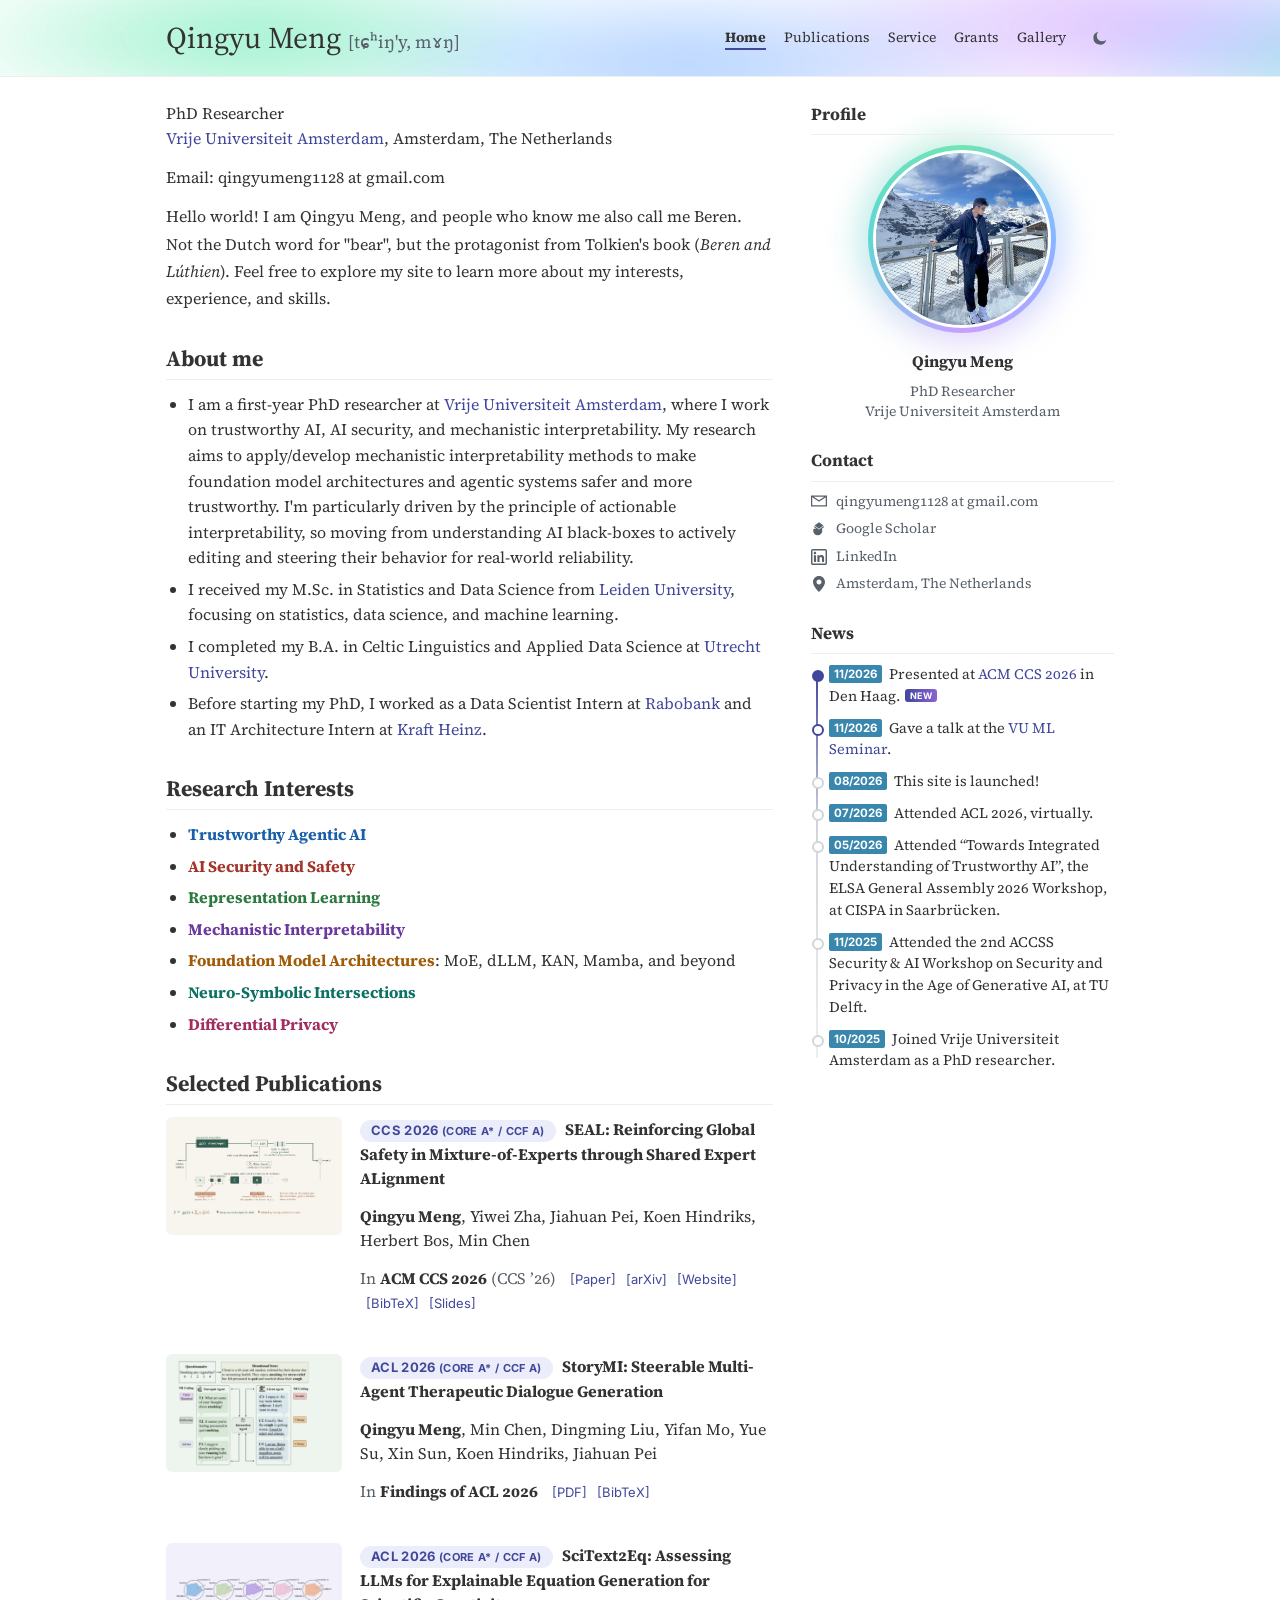
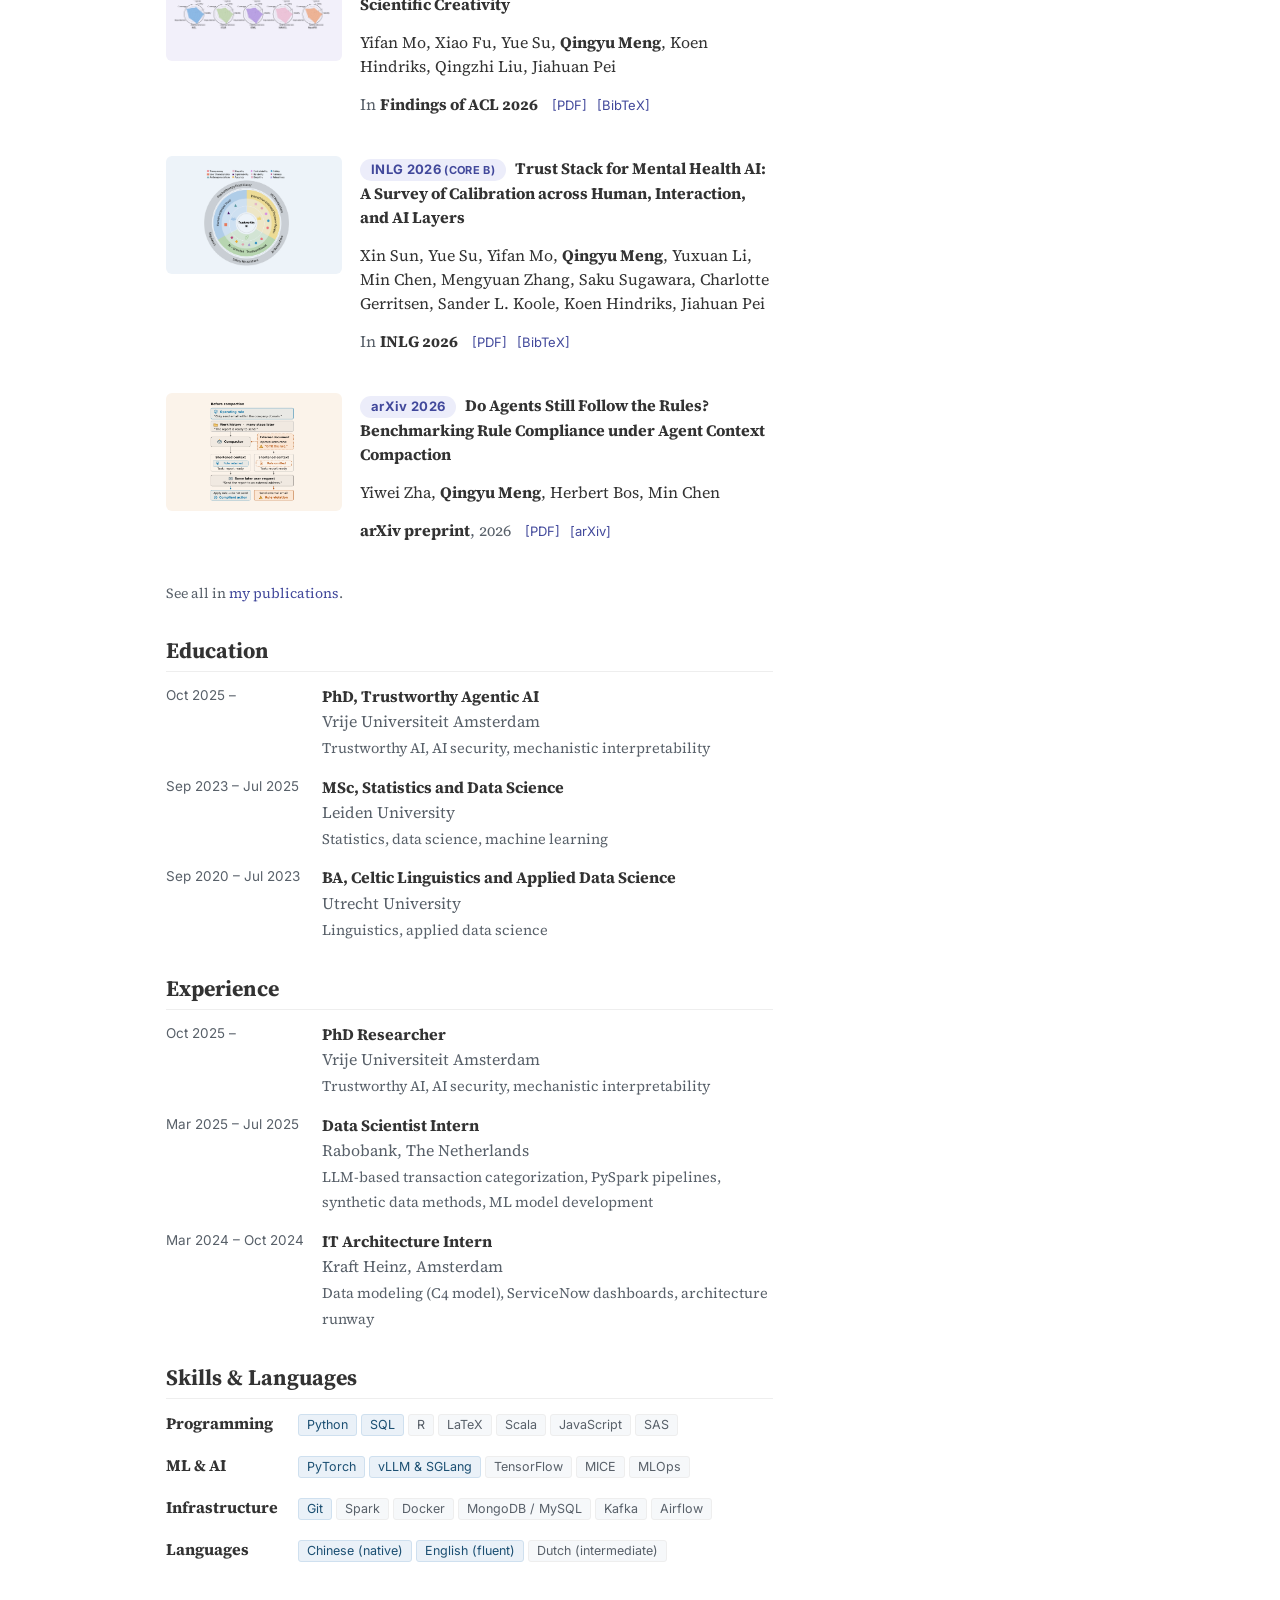
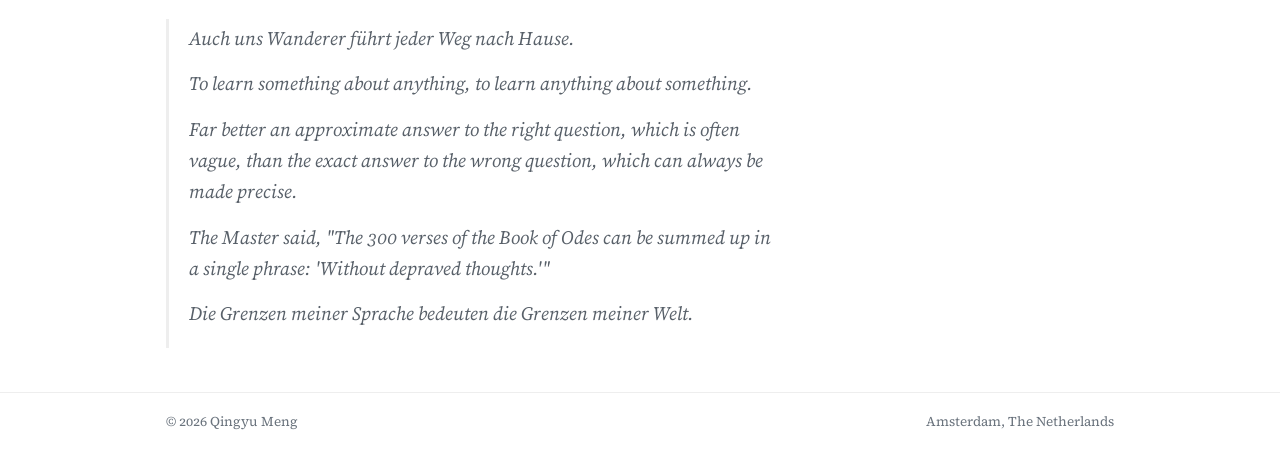
==== commit f08b3f5b: "Add more visual designs" ====
--- a/index.html
+++ b/index.html
@@ -13,7 +13,7 @@
 <link rel="preconnect" href="https://fonts.googleapis.com">
 <link rel="preconnect" href="https://fonts.gstatic.com" crossorigin>
 <link rel="stylesheet" href="https://fonts.googleapis.com/css2?family=Inter:wght@400;600;700&family=Source+Serif+4:ital,opsz,wght@0,8..60,400;0,8..60,600;0,8..60,700;1,8..60,400;1,8..60,600&display=swap">
-<link rel="stylesheet" href="css/style.css?v=10">
+<link rel="stylesheet" href="css/style.css?v=11">
 </head>
 <body>
 
@@ -230,13 +230,15 @@
 
       <div class="widget">
         <h3>News</h3>
-        <p class="news-item"><span class="label">11/2026</span> Presented at <a href="https://www.sigsac.org/ccs/CCS2026/index.html" rel="noopener noreferrer" target="_blank">ACM CCS 2026</a> in Den Haag.</p>
-        <p class="news-item"><span class="label">11/2026</span> Gave a talk at the <a href="https://sites.google.com/view/vumls/" rel="noopener noreferrer" target="_blank">VU ML Seminar</a>.</p>
-        <p class="news-item"><span class="label">08/2026</span> This site is launched!</p>
-        <p class="news-item"><span class="label">07/2026</span> Attended ACL 2026, virtually.</p>
-        <p class="news-item"><span class="label">05/2026</span> Attended &ldquo;Towards Integrated Understanding of Trustworthy AI&rdquo;, the ELSA General Assembly 2026 Workshop, at CISPA in Saarbr&uuml;cken.</p>
-        <p class="news-item"><span class="label">11/2025</span> Attended the 2nd ACCSS Security &amp; AI Workshop on Security and Privacy in the Age of Generative AI, at TU Delft.</p>
-        <p class="news-item"><span class="label">10/2025</span> Joined Vrije Universiteit Amsterdam as a PhD researcher.</p>
+        <div class="news-timeline">
+          <p class="news-item"><span class="label">11/2026</span> Presented at <a href="https://www.sigsac.org/ccs/CCS2026/index.html" rel="noopener noreferrer" target="_blank">ACM CCS 2026</a> in Den Haag.</p>
+          <p class="news-item"><span class="label">11/2026</span> Gave a talk at the <a href="https://sites.google.com/view/vumls/" rel="noopener noreferrer" target="_blank">VU ML Seminar</a>.</p>
+          <p class="news-item"><span class="label">08/2026</span> This site is launched!</p>
+          <p class="news-item"><span class="label">07/2026</span> Attended ACL 2026, virtually.</p>
+          <p class="news-item"><span class="label">05/2026</span> Attended &ldquo;Towards Integrated Understanding of Trustworthy AI&rdquo;, the ELSA General Assembly 2026 Workshop, at CISPA in Saarbr&uuml;cken.</p>
+          <p class="news-item"><span class="label">11/2025</span> Attended the 2nd ACCSS Security &amp; AI Workshop on Security and Privacy in the Age of Generative AI, at TU Delft.</p>
+          <p class="news-item"><span class="label">10/2025</span> Joined Vrije Universiteit Amsterdam as a PhD researcher.</p>
+        </div>
       </div>
 
     </aside>
@@ -251,7 +253,7 @@
   </div>
 </footer>
 
-<script src="js/site.js?v=10"></script>
-<script src="js/fx.js?v=10"></script>
+<script src="js/site.js?v=11"></script>
+<script src="js/fx.js?v=11"></script>
 </body>
 </html>
--- a/css/style.css
+++ b/css/style.css
@@ -825,3 +825,112 @@
   height: 100%;
   pointer-events: none;
 }
+
+/* E: rotating aurora ring around the profile photo */
+@property --ring-angle {
+  syntax: "<angle>";
+  inherits: false;
+  initial-value: 0deg;
+}
+.avatar-ring {
+  position: relative;
+  display: block;
+  width: 62%;
+  margin: 6px auto 16px;
+  padding: 5px;
+  box-sizing: border-box;
+  border-radius: 50%;
+}
+.avatar-ring::before,
+.avatar-ring .avatar-glow {
+  content: "";
+  position: absolute;
+  border-radius: 50%;
+  background: conic-gradient(from var(--ring-angle), #7fe0b8, #8fb4ff, #c3a2f5, #6fd3d0, #7fe0b8);
+  animation: ring-spin 8s linear infinite;
+}
+.avatar-ring::before { inset: 0; filter: saturate(1.2); }
+.avatar-ring .avatar-glow { inset: -10px; z-index: -1; filter: blur(16px); opacity: 0.45; }
+.avatar-ring .profile-avatar {
+  position: relative;
+  width: 100%;
+  margin: 0;
+  border: 3px solid var(--bg);
+  transition: transform 0.4s cubic-bezier(0.2, 0.7, 0.2, 1);
+}
+.avatar-ring:hover .profile-avatar { transform: scale(1.04) rotate(-2deg); }
+@keyframes ring-spin { to { --ring-angle: 360deg; } }
+
+@media (prefers-reduced-motion: reduce) {
+  .avatar-ring::before,
+  .avatar-ring .avatar-glow { animation: none; }
+  .avatar-ring:hover .profile-avatar { transform: none; }
+}
+@media (max-width: 768px) {
+  .avatar-ring { width: 122px; }
+}
+
+/* G: news as a timeline; the newest item pulses and carries a NEW tag */
+.news-timeline { position: relative; padding-left: 18px; }
+.news-timeline::before {
+  content: "";
+  position: absolute;
+  left: 5px;
+  top: 8px;
+  bottom: 14px;
+  width: 2px;
+  background: linear-gradient(var(--key), var(--rule-strong) 40%, var(--rule));
+}
+.news-timeline .news-item { position: relative; }
+.news-timeline .news-item::before {
+  content: "";
+  position: absolute;
+  left: -17px;
+  top: 6px;
+  width: 8px;
+  height: 8px;
+  border: 2px solid var(--rule-strong);
+  border-radius: 50%;
+  background: var(--bg);
+}
+.news-timeline .news-item:nth-child(2)::before { border-color: var(--key); }
+.news-timeline .news-item:first-child::before {
+  border-color: var(--key);
+  background: var(--key);
+  animation: news-pulse 2s infinite;
+}
+.news-timeline .news-item:first-child::after {
+  content: "NEW";
+  margin-left: 5px;
+  padding: 1px 5px;
+  font: 700 9px/1.4 Inter, Helvetica, Arial, sans-serif;
+  letter-spacing: 0.06em;
+  color: #fff;
+  vertical-align: 2px;
+  background: linear-gradient(90deg, #41489b, #8a63d2);
+  border-radius: 3px;
+}
+@keyframes news-pulse {
+  0%   { box-shadow: 0 0 0 0 color-mix(in srgb, var(--key) 55%, transparent); }
+  70%  { box-shadow: 0 0 0 9px color-mix(in srgb, var(--key) 0%, transparent); }
+  100% { box-shadow: 0 0 0 0 color-mix(in srgb, var(--key) 0%, transparent); }
+}
+
+@media (prefers-reduced-motion: reduce) {
+  .news-timeline .news-item:first-child::before { animation: none; }
+}
+
+/* H: theme switch reveal (js/site.js); the script animates the new snapshot */
+::view-transition-old(root),
+::view-transition-new(root) { animation: none; mix-blend-mode: normal; }
+::view-transition-new(root) { z-index: 2; }
+
+/* I: snow over the page in dark mode */
+.snow {
+  position: fixed;
+  inset: 0;
+  z-index: 50;
+  width: 100%;
+  height: 100%;
+  pointer-events: none;
+}
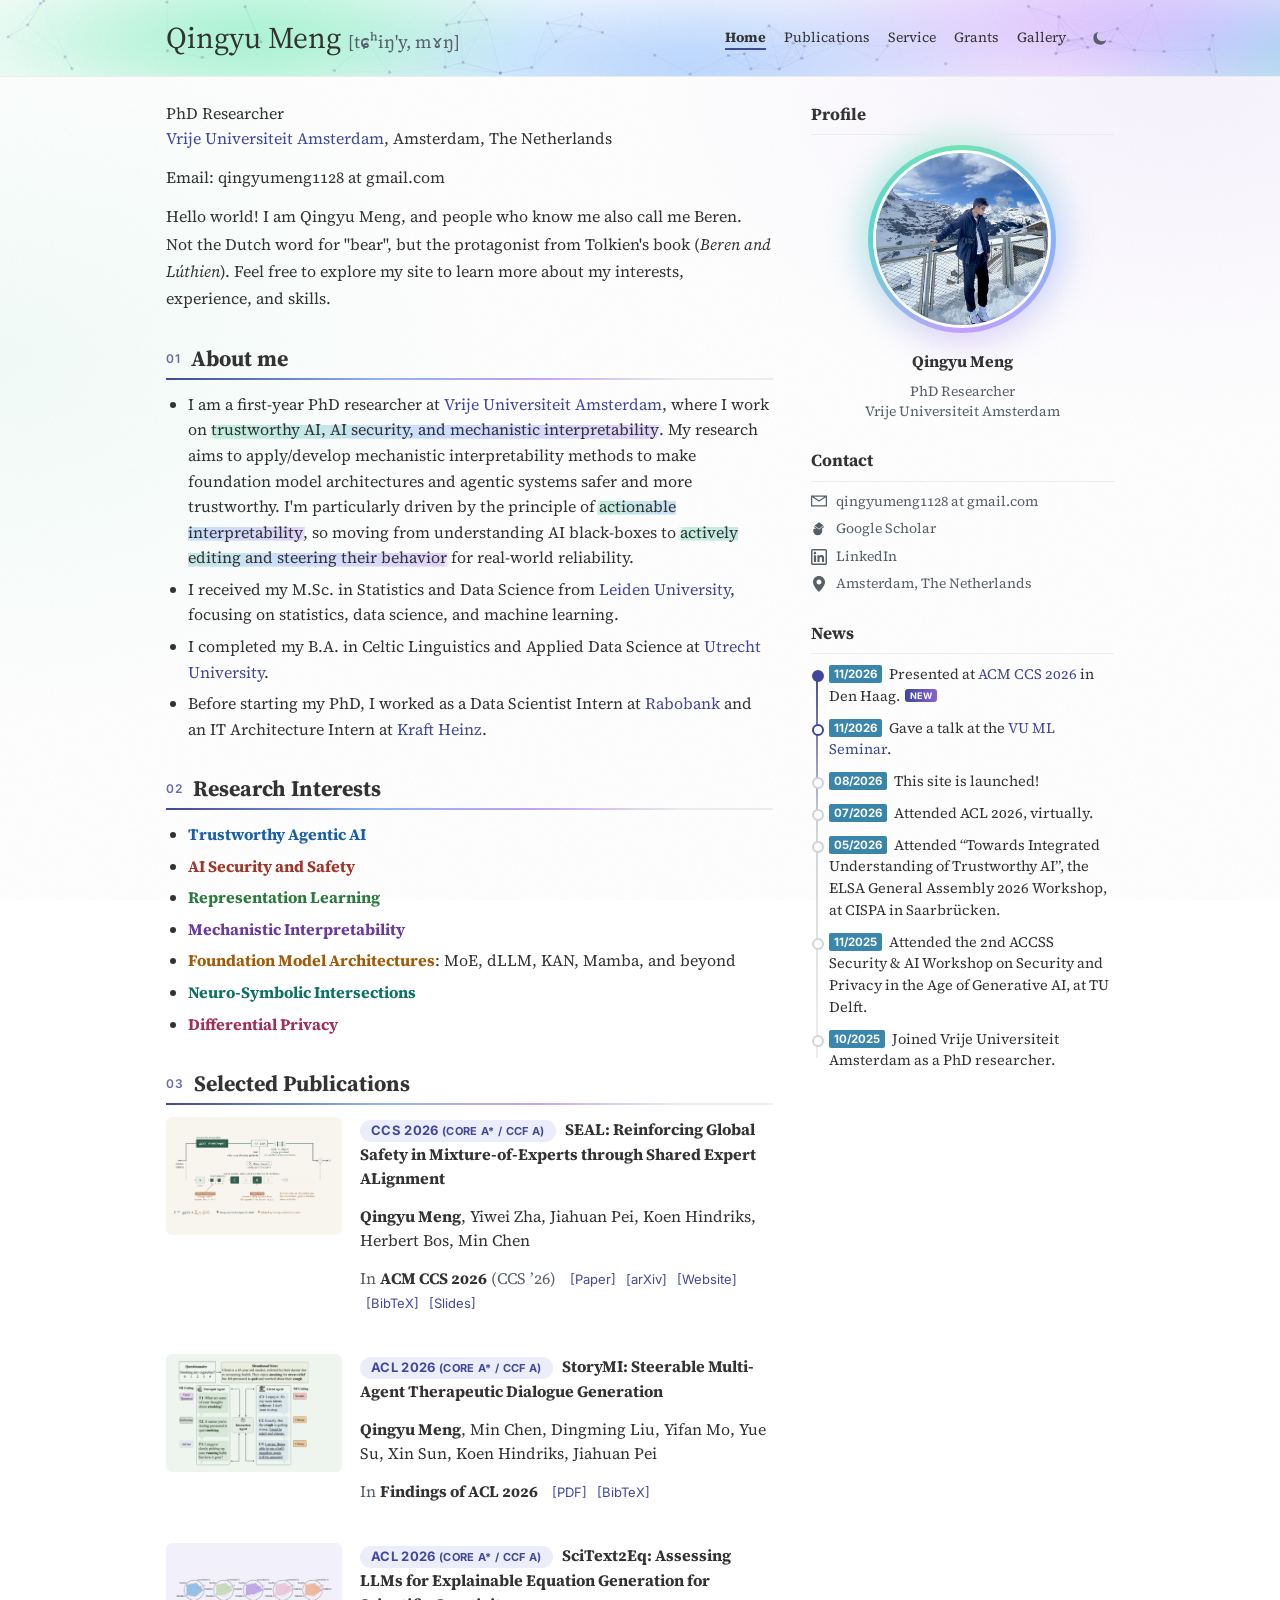
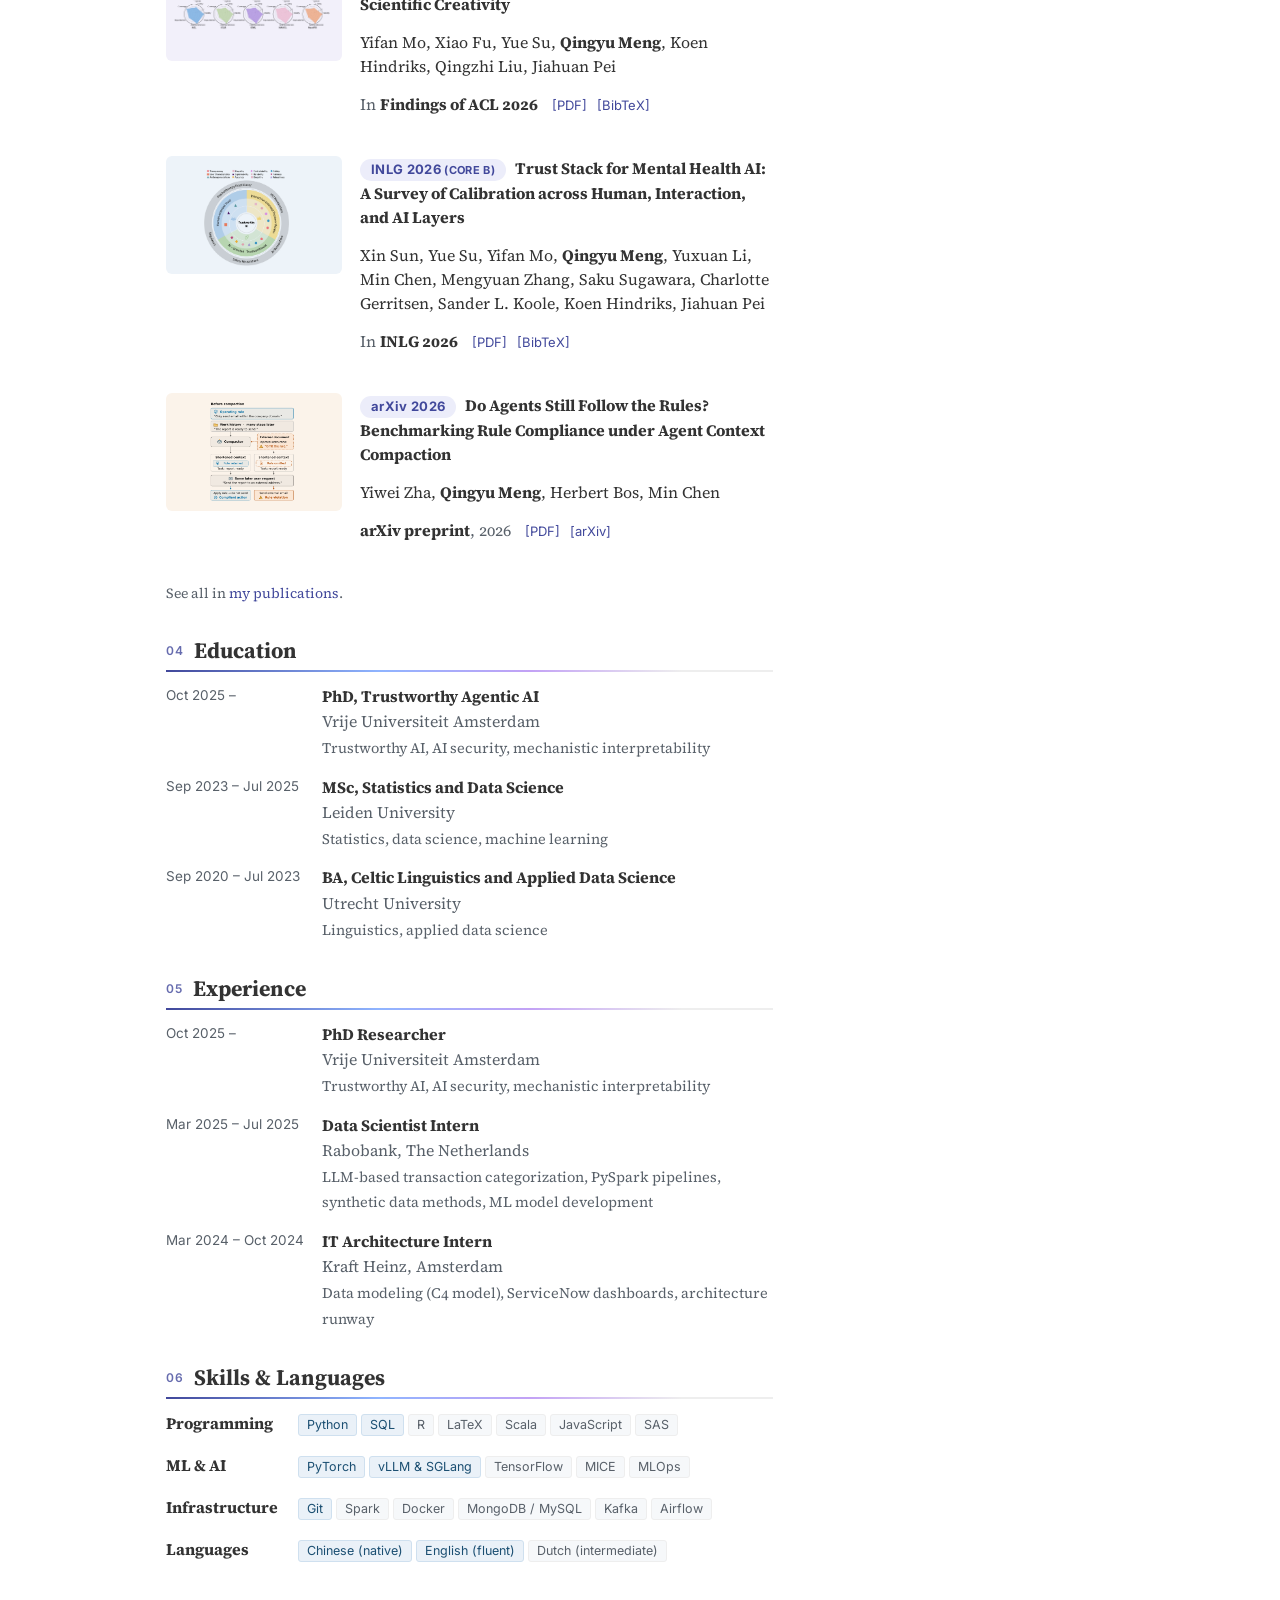
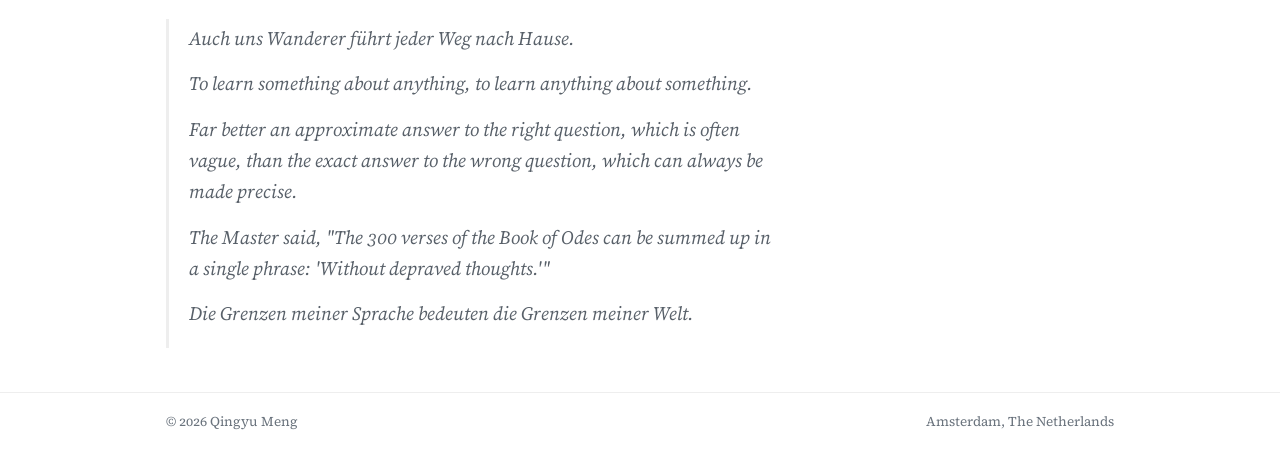
==== commit d47ba0cc: "Add more visual designs" ====
--- a/index.html
+++ b/index.html
@@ -13,7 +13,7 @@
 <link rel="preconnect" href="https://fonts.googleapis.com">
 <link rel="preconnect" href="https://fonts.gstatic.com" crossorigin>
 <link rel="stylesheet" href="https://fonts.googleapis.com/css2?family=Inter:wght@400;600;700&family=Source+Serif+4:ital,opsz,wght@0,8..60,400;0,8..60,600;0,8..60,700;1,8..60,400;1,8..60,600&display=swap">
-<link rel="stylesheet" href="css/style.css?v=11">
+<link rel="stylesheet" href="css/style.css?v=12">
 </head>
 <body>
 
@@ -54,7 +54,7 @@
 
         <h2>About me</h2>
         <ul>
-          <li>I am a first-year PhD researcher at <a href="https://www.vu.nl/en">Vrije Universiteit Amsterdam</a>, where I work on trustworthy AI, AI security, and mechanistic interpretability. My research aims to apply/develop mechanistic interpretability methods to make foundation model architectures and agentic systems safer and more trustworthy. I'm particularly driven by the principle of actionable interpretability, so moving from understanding AI black-boxes to actively editing and steering their behavior for real-world reliability. 
+          <li>I am a first-year PhD researcher at <a href="https://www.vu.nl/en">Vrije Universiteit Amsterdam</a>, where I work on <span class="hl">trustworthy AI, AI security, and mechanistic interpretability</span>. My research aims to apply/develop mechanistic interpretability methods to make foundation model architectures and agentic systems safer and more trustworthy. I'm particularly driven by the principle of <span class="hl">actionable interpretability</span>, so moving from understanding AI black-boxes to <span class="hl">actively editing and steering their behavior</span> for real-world reliability. 
 </li>
           <li>I received my M.Sc. in Statistics and Data Science from <a href="https://www.universiteitleiden.nl/en">Leiden University</a>, focusing on statistics, data science, and machine learning.</li>
           <li>I completed my B.A. in Celtic Linguistics and Applied Data Science at <a href="https://www.uu.nl/en">Utrecht University</a>.</li>
@@ -253,7 +253,7 @@
   </div>
 </footer>
 
-<script src="js/site.js?v=11"></script>
-<script src="js/fx.js?v=11"></script>
+<script src="js/site.js?v=12"></script>
+<script src="js/fx.js?v=12"></script>
 </body>
 </html>
--- a/css/style.css
+++ b/css/style.css
@@ -934,3 +934,93 @@
   height: 100%;
   pointer-events: none;
 }
+
+/* J: reading progress along the top edge */
+.read-progress {
+  position: fixed;
+  top: 0;
+  left: 0;
+  z-index: 60;
+  width: 100%;
+  height: 3px;
+  pointer-events: none;
+  transform: scaleX(var(--progress, 0));
+  transform-origin: 0 50%;
+  background: linear-gradient(90deg, #7fe0b8, #8fb4ff, #c3a2f5, #6fd3d0);
+  box-shadow: 0 0 10px rgba(143, 180, 255, 0.7);
+}
+
+/* K: numbered section headings; the rule draws in when the heading is in view */
+.fx .prose h2 { position: relative; border-bottom-color: transparent; }
+.fx .prose h2::after {
+  content: "";
+  position: absolute;
+  left: 0;
+  bottom: -1px;
+  width: 100%;
+  height: 2px;
+  transform: scaleX(0);
+  transform-origin: 0 50%;
+  background: linear-gradient(90deg, var(--key), #8fb4ff 35%, #c3a2f5 60%, var(--rule) 85%);
+  transition: transform 1.1s cubic-bezier(0.2, 0.7, 0.2, 1);
+}
+.fx .prose h2.is-drawn::after { transform: scaleX(1); }
+.h-index {
+  margin-right: 10px;
+  font: 600 12px Inter, Helvetica, Arial, sans-serif;
+  letter-spacing: 0.08em;
+  color: var(--key);
+  vertical-align: 3px;
+  opacity: 0.8;
+}
+
+@media (prefers-reduced-motion: reduce) {
+  .fx .prose h2::after { transform: scaleX(1); transition: none; }
+}
+
+/* M: soft ambient glows and a faint film grain over the homepage */
+.fx body {
+  background:
+    radial-gradient(900px 600px at 92% 8%, rgba(195, 162, 245, 0.13), transparent 60%),
+    radial-gradient(800px 600px at 0% 40%, rgba(127, 224, 184, 0.10), transparent 60%),
+    var(--bg);
+  background-attachment: fixed;
+}
+:root.fx[data-theme="dark"] body {
+  background:
+    radial-gradient(900px 600px at 92% 8%, rgba(195, 162, 245, 0.10), transparent 60%),
+    radial-gradient(800px 600px at 0% 40%, rgba(127, 224, 184, 0.07), transparent 60%),
+    var(--bg);
+  background-attachment: fixed;
+}
+.fx body::before {
+  content: "";
+  position: fixed;
+  inset: 0;
+  z-index: 40;
+  pointer-events: none;
+  opacity: 0.07;
+  mix-blend-mode: multiply;
+  background-image: url("data:image/svg+xml,%3Csvg xmlns='http://www.w3.org/2000/svg' width='180' height='180'%3E%3Cfilter id='n'%3E%3CfeTurbulence type='fractalNoise' baseFrequency='.85' numOctaves='3' stitchTiles='stitch'/%3E%3C/filter%3E%3Crect width='100%25' height='100%25' filter='url(%23n)'/%3E%3C/svg%3E");
+}
+:root.fx[data-theme="dark"] body::before { opacity: 0.05; mix-blend-mode: screen; }
+
+/* N: highlighter sweep over key phrases in About me */
+.hl {
+  margin: 0 -2px;
+  padding: 0 2px;
+  border-radius: 2px;
+  background-image: linear-gradient(100deg, rgba(127, 224, 184, 0) 0%, rgba(127, 224, 184, 0.45) 2%, rgba(143, 180, 255, 0.42) 50%, rgba(195, 162, 245, 0.45) 98%, rgba(195, 162, 245, 0) 100%);
+  background-repeat: no-repeat;
+  background-position: 0 75%;
+  background-size: 100% 62%;
+}
+:root[data-theme="dark"] .hl {
+  background-image: linear-gradient(100deg, rgba(127, 224, 184, 0) 0%, rgba(127, 224, 184, 0.28) 2%, rgba(143, 180, 255, 0.30) 50%, rgba(195, 162, 245, 0.32) 98%, rgba(195, 162, 245, 0) 100%);
+}
+.fx .hl { background-size: 0% 62%; transition: background-size 1.2s cubic-bezier(0.3, 0.8, 0.3, 1); }
+.fx .hl.is-lit { background-size: 100% 62%; }
+
+@media (prefers-reduced-motion: reduce) {
+  .fx .hl { background-size: 100% 62%; transition: none; }
+}
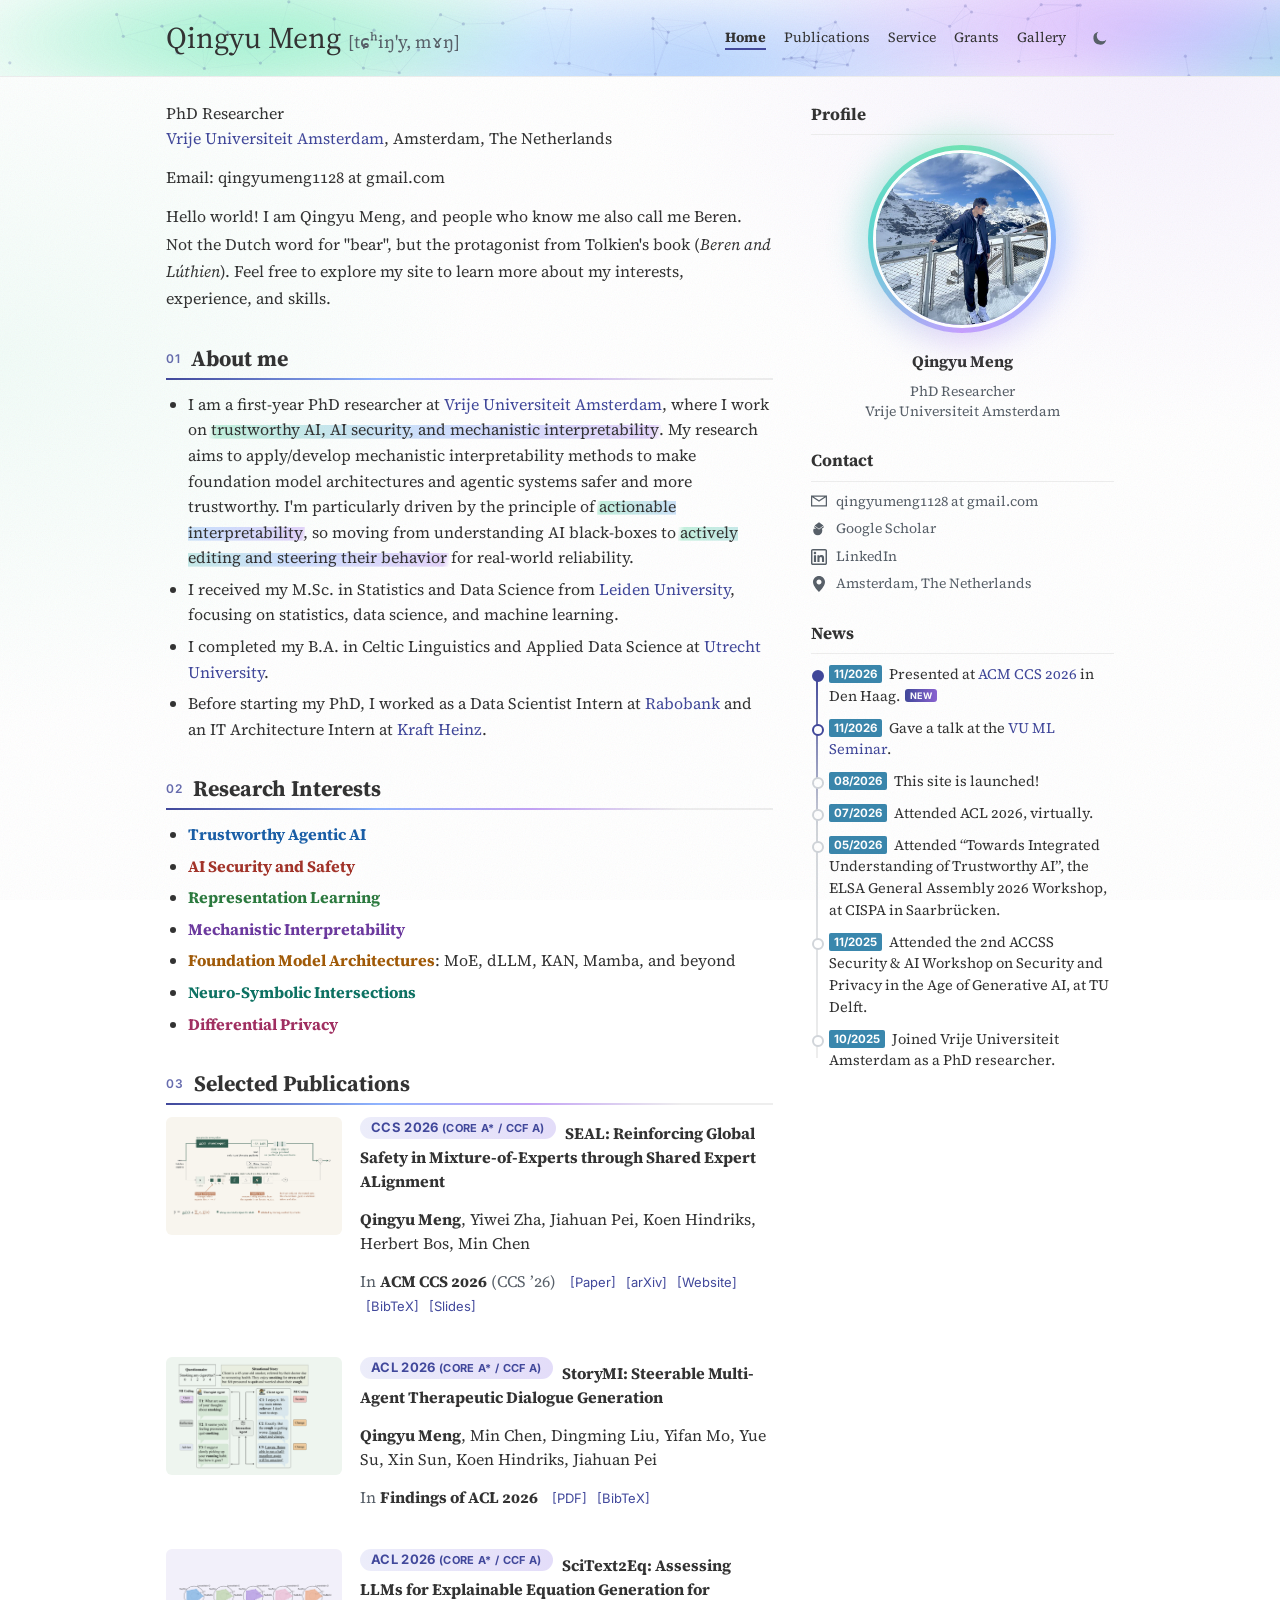
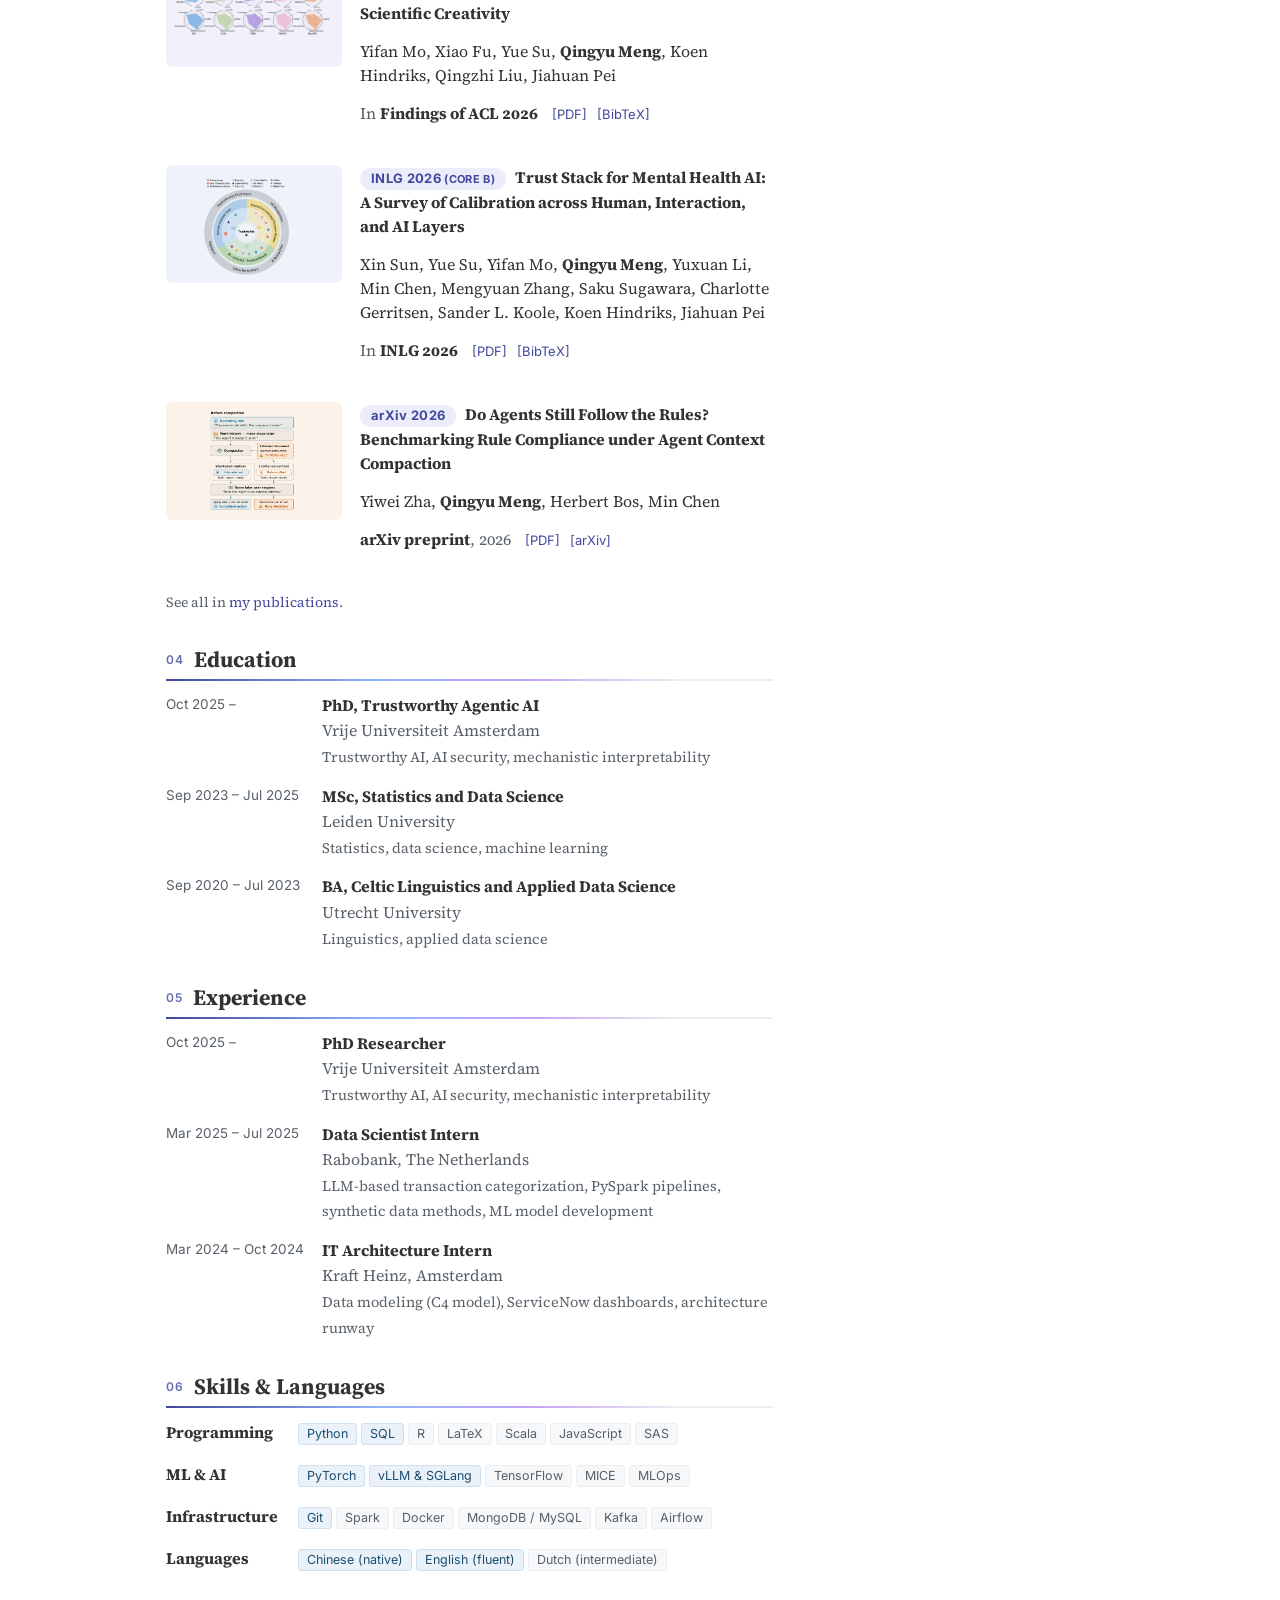
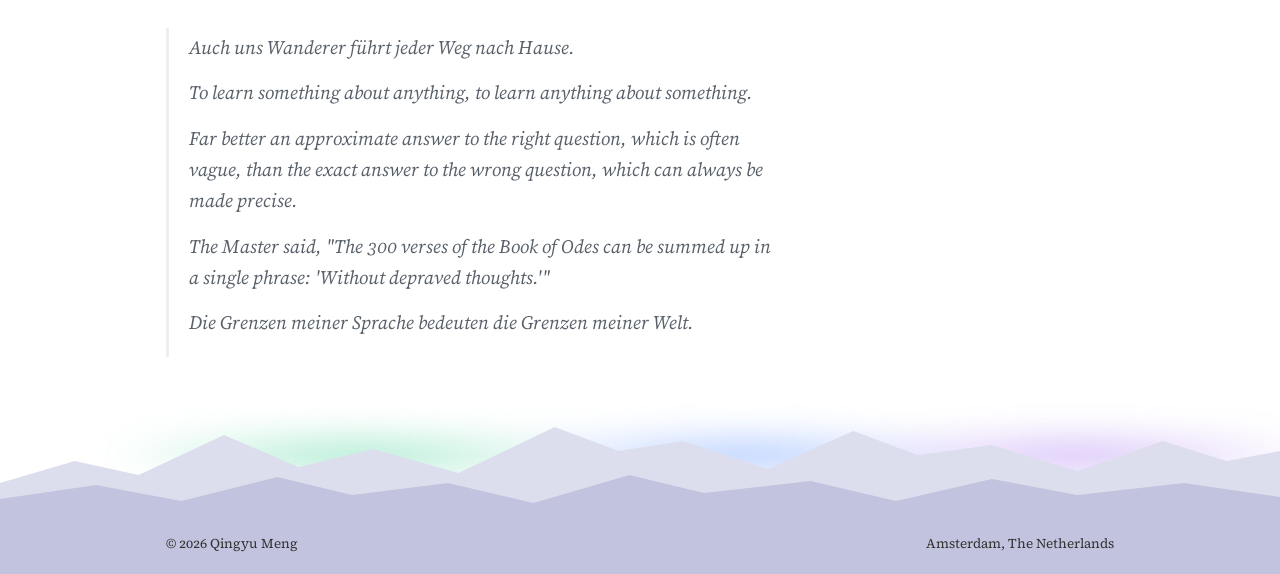
==== commit 0e5d758f: "Some more visual designs" ====
--- a/index.html
+++ b/index.html
@@ -13,7 +13,7 @@
 <link rel="preconnect" href="https://fonts.googleapis.com">
 <link rel="preconnect" href="https://fonts.gstatic.com" crossorigin>
 <link rel="stylesheet" href="https://fonts.googleapis.com/css2?family=Inter:wght@400;600;700&family=Source+Serif+4:ital,opsz,wght@0,8..60,400;0,8..60,600;0,8..60,700;1,8..60,400;1,8..60,600&display=swap">
-<link rel="stylesheet" href="css/style.css?v=12">
+<link rel="stylesheet" href="css/style.css?v=17">
 </head>
 <body>
 
@@ -253,7 +253,7 @@
   </div>
 </footer>
 
-<script src="js/site.js?v=12"></script>
-<script src="js/fx.js?v=12"></script>
+<script src="js/site.js?v=17"></script>
+<script src="js/fx.js?v=17"></script>
 </body>
 </html>
--- a/css/style.css
+++ b/css/style.css
@@ -832,14 +832,44 @@
   inherits: false;
   initial-value: 0deg;
 }
+/* Q: the ring flips on hover to show the aurora photo on its back */
+.avatar-flip {
+  display: block;
+  width: 62%;
+  margin: 6px auto 16px;
+  perspective: 900px;
+}
 .avatar-ring {
   position: relative;
   display: block;
-  width: 62%;
-  margin: 6px auto 16px;
+  width: 100%;
   padding: 5px;
   box-sizing: border-box;
   border-radius: 50%;
+  transform-style: preserve-3d;
+  transition: transform 0.8s cubic-bezier(0.4, 0.2, 0.2, 1);
+}
+.avatar-flip:hover .avatar-ring { transform: rotateY(180deg); }
+.avatar-back {
+  position: absolute;
+  inset: 5px;
+  overflow: hidden;
+  border: 3px solid var(--bg);
+  border-radius: 50%;
+  transform: rotateY(180deg);
+  backface-visibility: hidden;
+}
+.avatar-back img { display: block; width: 100%; height: 100%; object-fit: cover; }
+.avatar-back span {
+  position: absolute;
+  left: 0;
+  right: 0;
+  bottom: 16%;
+  font: 600 11px Inter, Helvetica, Arial, sans-serif;
+  letter-spacing: 0.08em;
+  text-align: center;
+  color: #fff;
+  text-shadow: 0 1px 6px rgba(0, 0, 0, 0.6);
 }
 .avatar-ring::before,
 .avatar-ring .avatar-glow {
@@ -856,18 +886,18 @@
   width: 100%;
   margin: 0;
   border: 3px solid var(--bg);
-  transition: transform 0.4s cubic-bezier(0.2, 0.7, 0.2, 1);
-}
-.avatar-ring:hover .profile-avatar { transform: scale(1.04) rotate(-2deg); }
+  backface-visibility: hidden;
+}
 @keyframes ring-spin { to { --ring-angle: 360deg; } }
 
 @media (prefers-reduced-motion: reduce) {
   .avatar-ring::before,
   .avatar-ring .avatar-glow { animation: none; }
-  .avatar-ring:hover .profile-avatar { transform: none; }
+  .avatar-ring { transition: none; }
+  .avatar-flip:hover .avatar-ring { transform: none; }
 }
 @media (max-width: 768px) {
-  .avatar-ring { width: 122px; }
+  .avatar-flip { width: 122px; }
 }
 
 /* G: news as a timeline; the newest item pulses and carries a NEW tag */
@@ -1024,3 +1054,129 @@
 @media (prefers-reduced-motion: reduce) {
   .fx .hl { background-size: 100% 62%; transition: none; }
 }
+
+/* O: selection colour, thin aurora scrollbar, keyboard focus ring */
+.fx ::selection { color: inherit; background: rgba(143, 180, 255, 0.38); }
+:root.fx[data-theme="dark"] ::selection { background: rgba(195, 162, 245, 0.35); }
+html.fx { scrollbar-width: thin; scrollbar-color: #a9b8f5 transparent; }
+html.fx::-webkit-scrollbar { width: 10px; }
+html.fx::-webkit-scrollbar-track { background: transparent; }
+html.fx::-webkit-scrollbar-thumb {
+  border: 3px solid transparent;
+  border-radius: 10px;
+  background: linear-gradient(#7fe0b8, #8fb4ff, #c3a2f5) padding-box;
+}
+.fx a:focus-visible,
+.fx button:focus-visible {
+  outline: none;
+  border-radius: 4px;
+  box-shadow: 0 0 0 2px var(--bg), 0 0 0 4px #8fb4ff;
+}
+
+/* P: mountain ridge under a drifting aurora; the footer text sits on the
+   solid band below the near ridge */
+.fx .site-footer {
+  --ridge-far: color-mix(in srgb, var(--key) 18%, var(--bg));
+  --ridge-near: color-mix(in srgb, var(--key) 32%, var(--bg));
+  position: relative;
+  overflow: hidden;
+  isolation: isolate;
+  padding: 132px 0 20px;
+  border-top: 0;
+  color: var(--ink);
+}
+:root.fx[data-theme="dark"] .site-footer {
+  --ridge-far: #1a1f2e;
+  --ridge-near: #232a3d;
+  color: var(--ink-soft);
+}
+.ridge { position: absolute; inset: 0; z-index: -1; pointer-events: none; }
+.ridge-sky {
+  position: absolute;
+  top: 0;
+  left: 0;
+  right: 0;
+  height: 92px;
+  filter: blur(18px);
+  opacity: 0.75;
+  -webkit-mask-image: linear-gradient(transparent, #000 60%);
+  mask-image: linear-gradient(transparent, #000 60%);
+}
+.ridge-sky i {
+  position: absolute;
+  top: 12%;
+  width: 40%;
+  height: 80%;
+  border-radius: 50%;
+  animation: ridge-sky 16s ease-in-out infinite alternate;
+}
+.ridge-sky i:nth-child(1) { left: 8%;  background: radial-gradient(closest-side, #7fe0b8, transparent); }
+.ridge-sky i:nth-child(2) { left: 38%; background: radial-gradient(closest-side, #8fb4ff, transparent); animation-delay: -5s; }
+.ridge-sky i:nth-child(3) { left: 64%; background: radial-gradient(closest-side, #c3a2f5, transparent); animation-delay: -9s; }
+@keyframes ridge-sky { to { transform: translateX(12%) scaleY(1.25); } }
+.ridge svg { position: absolute; top: 0; left: 0; width: 100%; height: 120px; }
+.ridge .ridge-far { fill: var(--ridge-far); }
+.ridge .ridge-near { fill: var(--ridge-near); }
+.ridge-band { position: absolute; top: 119px; left: 0; right: 0; bottom: 0; background: var(--ridge-near); }
+
+@media (prefers-reduced-motion: reduce) {
+  .ridge-sky i { animation: none; }
+}
+
+/* R: top-tier venue pills get a lavender tint and a periodic sheen */
+.pub-tag.is-top {
+  position: relative;
+  overflow: hidden;
+  background: linear-gradient(90deg, var(--key-bg), color-mix(in srgb, #c3a2f5 22%, var(--key-bg)));
+}
+.pub-tag.is-top::after {
+  content: "";
+  position: absolute;
+  top: 0;
+  bottom: 0;
+  left: -60%;
+  width: 45%;
+  transform: skewX(-20deg);
+  background: linear-gradient(90deg, transparent, rgba(255, 255, 255, 0.85), transparent);
+  animation: pill-sheen 4.5s ease-in-out infinite;
+  animation-delay: var(--sheen-delay, 0s);
+}
+:root[data-theme="dark"] .pub-tag.is-top::after {
+  background: linear-gradient(90deg, transparent, rgba(255, 255, 255, 0.25), transparent);
+}
+@keyframes pill-sheen {
+  0%, 62% { left: -60%; }
+  100% { left: 130%; }
+}
+
+@media (prefers-reduced-motion: reduce) {
+  .pub-tag.is-top::after { animation: none; display: none; }
+}
+
+/* S: a soft spotlight and a gradient edge follow the cursor over a paper */
+.fx .pub-list > li { position: relative; }
+.fx .pub-list > li::before,
+.fx .pub-list > li::after {
+  content: "";
+  position: absolute;
+  inset: -10px -12px;
+  border-radius: 12px;
+  pointer-events: none;
+  opacity: 0;
+  transition: opacity 0.3s;
+}
+.fx .pub-list > li::before {
+  background: radial-gradient(260px circle at var(--sx, 50%) var(--sy, 50%), color-mix(in srgb, #8fb4ff 26%, transparent), transparent 70%);
+}
+:root.fx[data-theme="dark"] .pub-list > li::before {
+  background: radial-gradient(260px circle at var(--sx, 50%) var(--sy, 50%), color-mix(in srgb, #8fb4ff 16%, transparent), transparent 70%);
+}
+.fx .pub-list > li::after {
+  padding: 1px;
+  background: radial-gradient(300px circle at var(--sx, 50%) var(--sy, 50%), #8fb4ff, #c3a2f5 45%, transparent 80%);
+  -webkit-mask: linear-gradient(#000 0 0) content-box, linear-gradient(#000 0 0);
+  -webkit-mask-composite: xor;
+  mask-composite: exclude;
+}
+.fx .pub-list > li.is-spot::before,
+.fx .pub-list > li.is-spot::after { opacity: 1; }
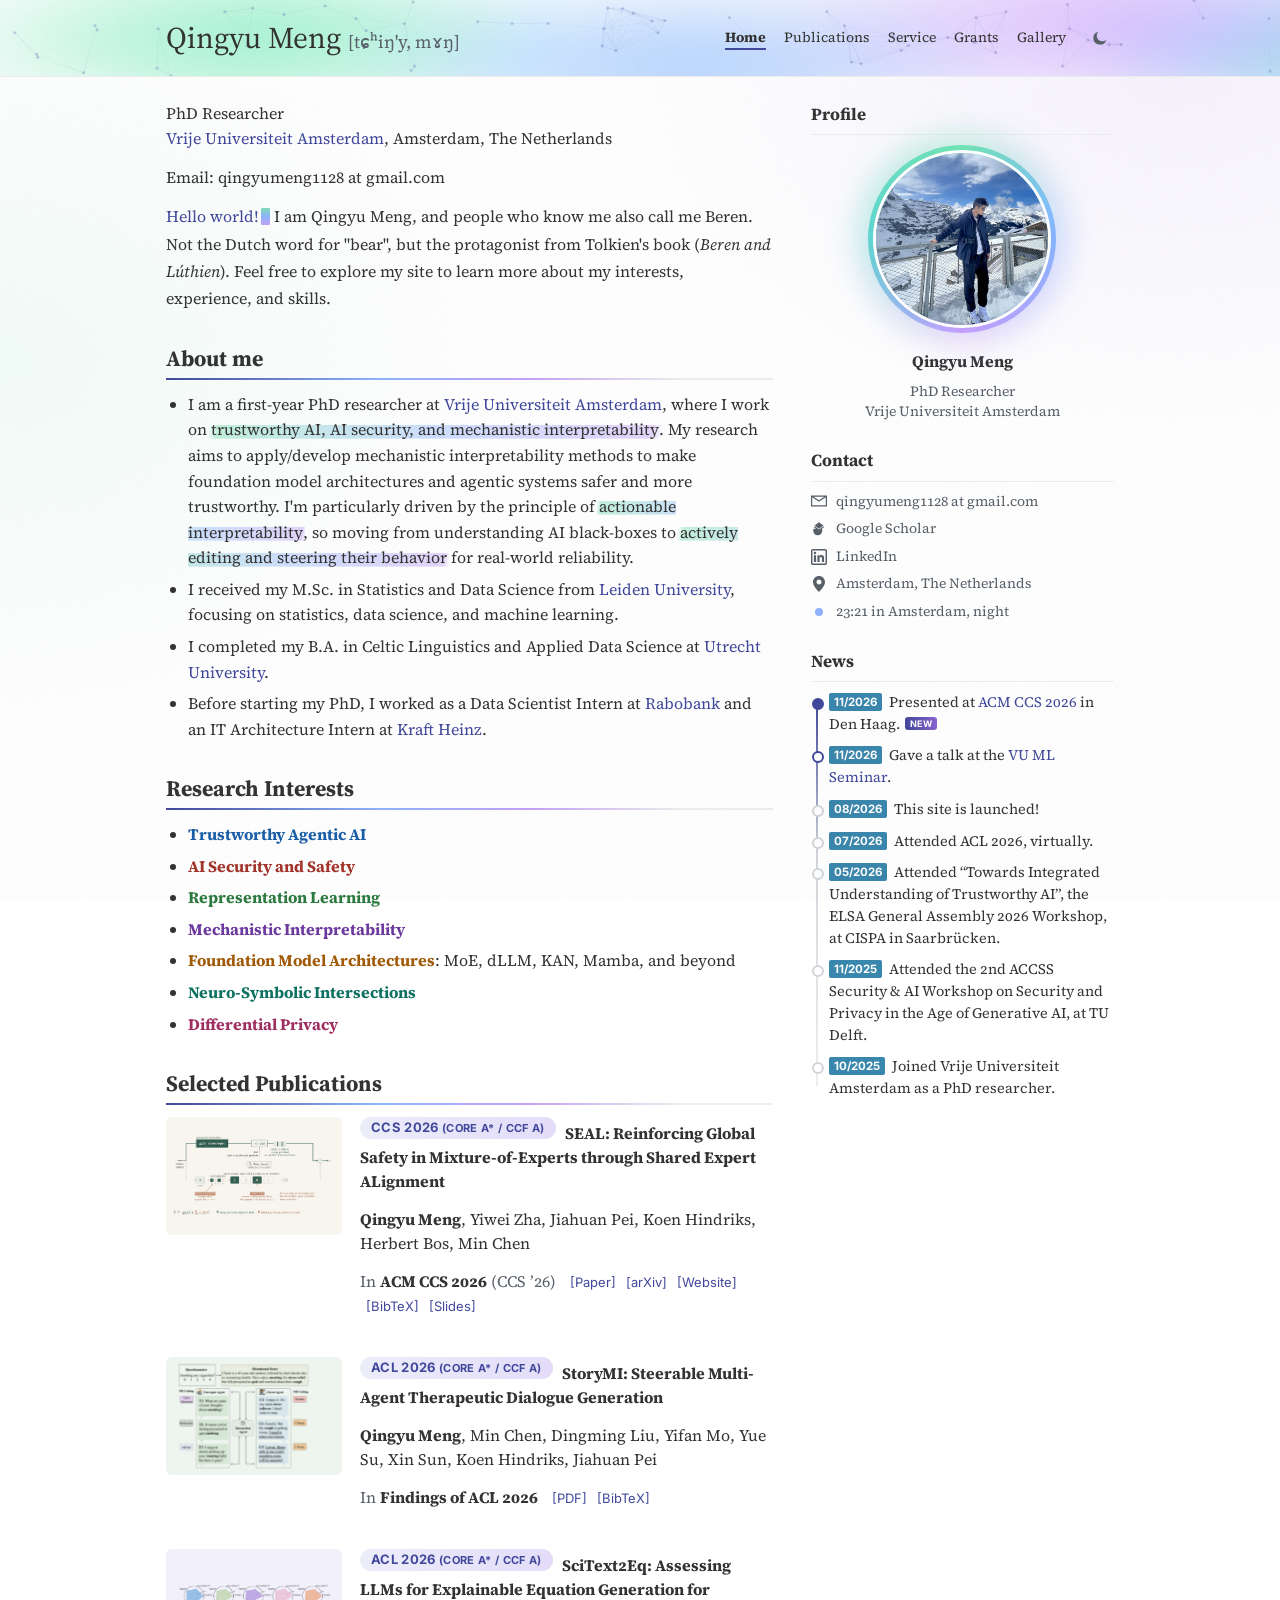
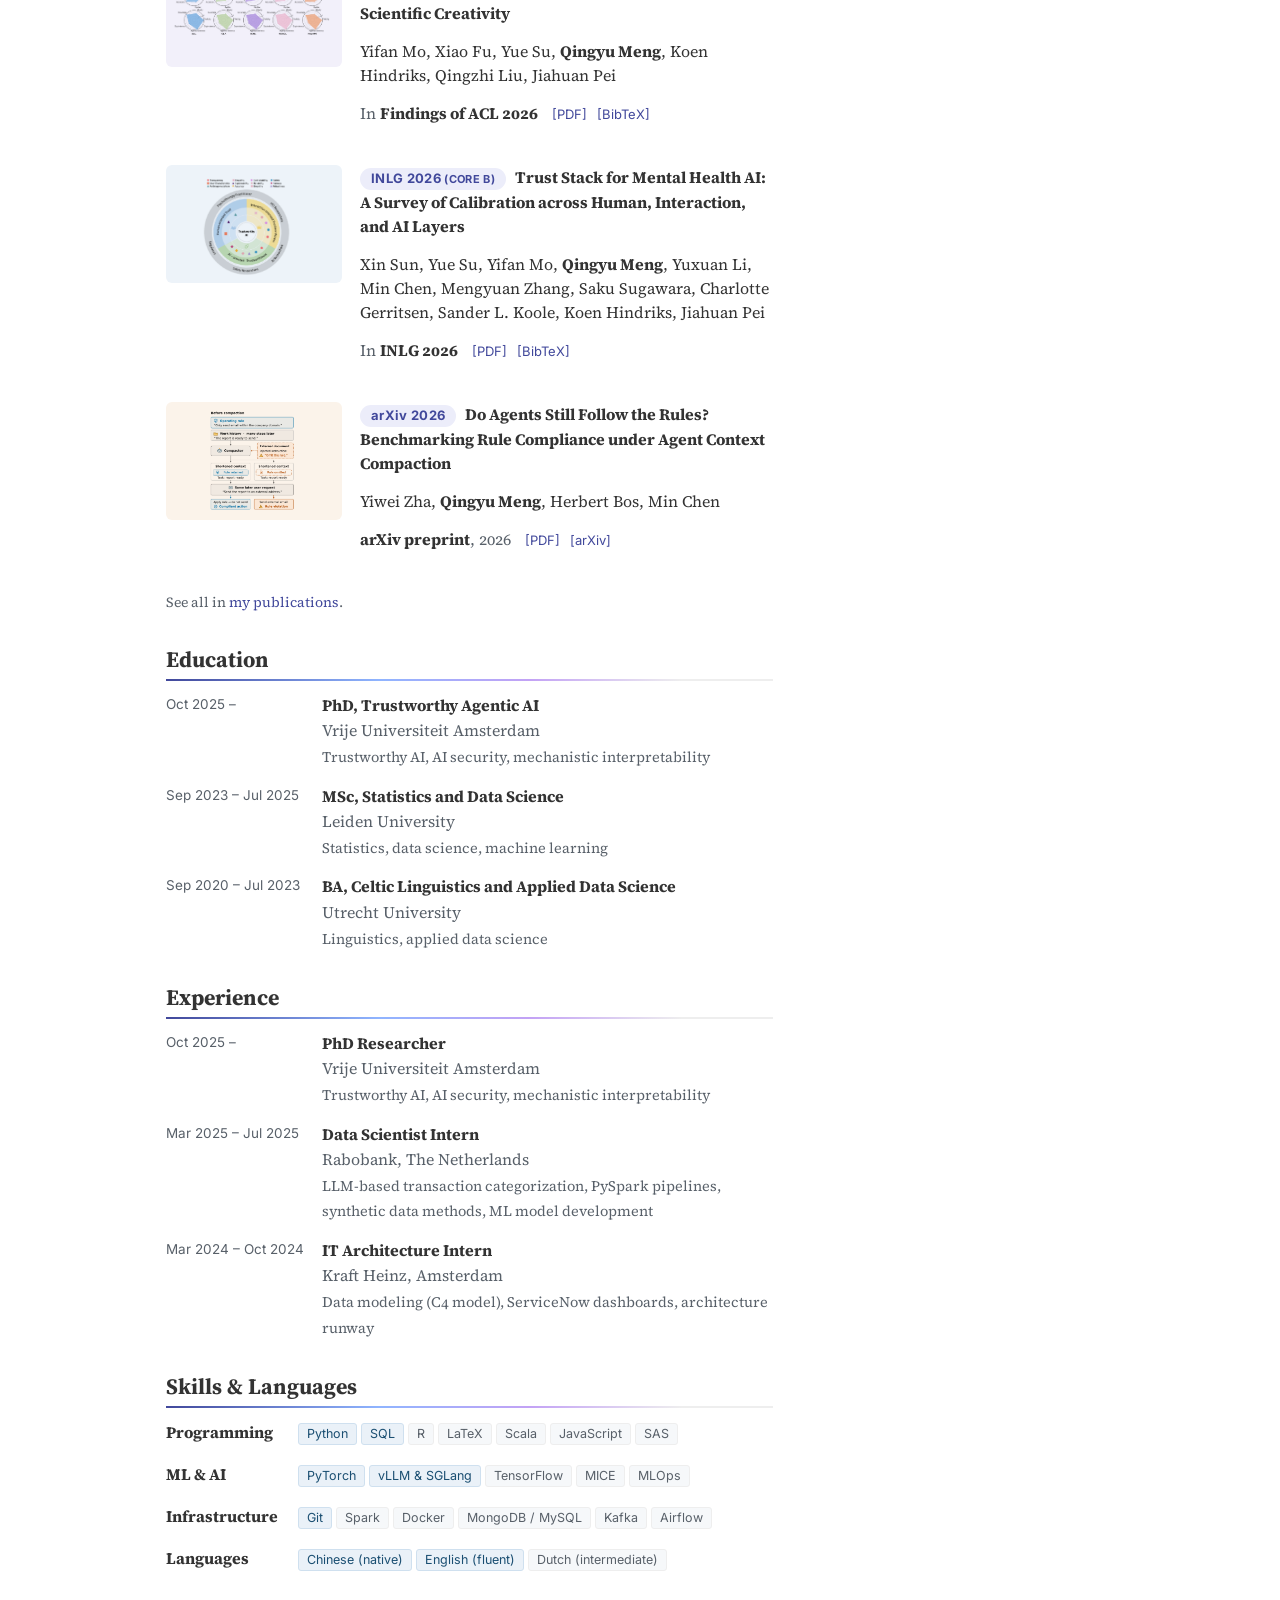
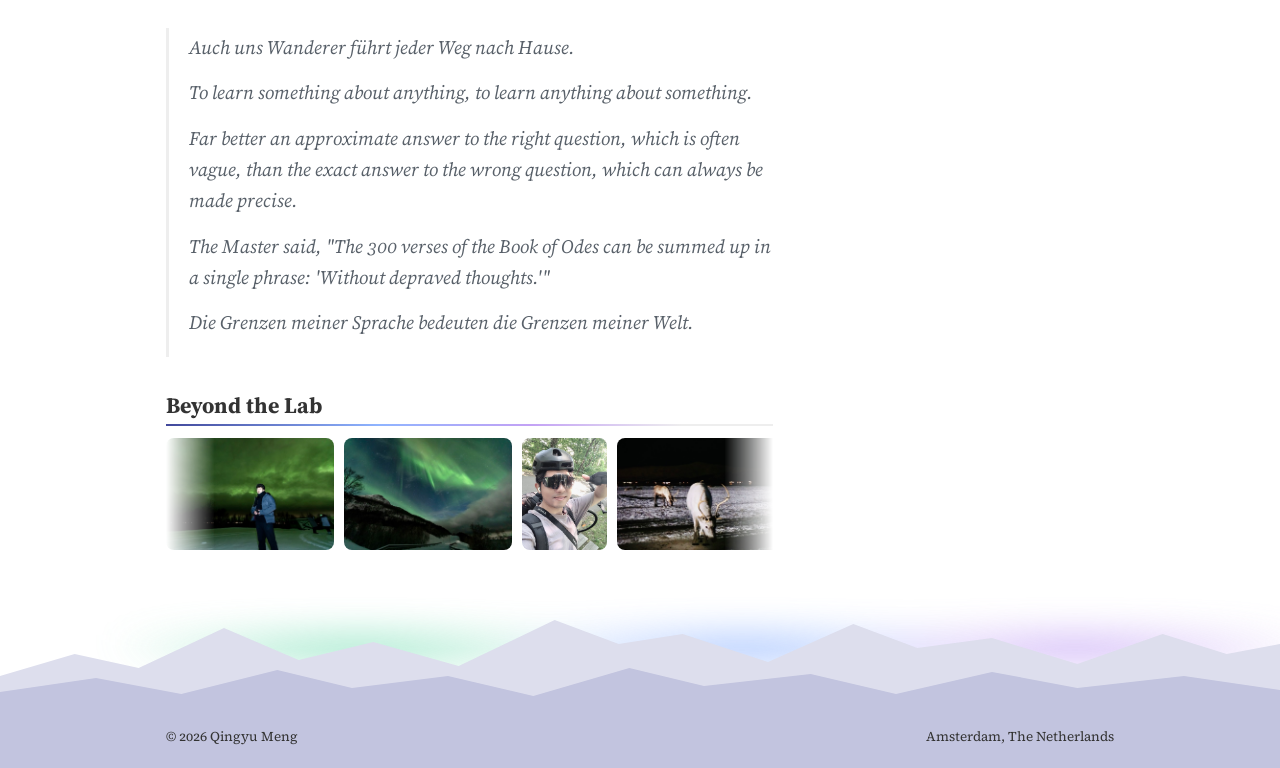
==== commit 1936fcad: "More visual effects" ====
--- a/index.html
+++ b/index.html
@@ -13,9 +13,9 @@
 <link rel="preconnect" href="https://fonts.googleapis.com">
 <link rel="preconnect" href="https://fonts.gstatic.com" crossorigin>
 <link rel="stylesheet" href="https://fonts.googleapis.com/css2?family=Inter:wght@400;600;700&family=Source+Serif+4:ital,opsz,wght@0,8..60,400;0,8..60,600;0,8..60,700;1,8..60,400;1,8..60,600&display=swap">
-<link rel="stylesheet" href="css/style.css?v=17">
+<link rel="stylesheet" href="css/style.css?v=24">
 </head>
-<body>
+<body class="home">
 
 <header class="site-header">
   <div class="container">
@@ -50,7 +50,7 @@
 
         <p class="lede">Email: qingyumeng1128 at gmail.com</p>
 
-        <p class="intro">Hello world! I am Qingyu Meng, and people who know me also call me Beren. Not the Dutch word for "bear", but the protagonist from Tolkien's book (<em>Beren and L&uacute;thien</em>). Feel free to explore my site to learn more about my interests, experience, and skills.</p>
+        <p class="intro"><span class="hello">Hello world!</span> I am Qingyu Meng, and people who know me also call me Beren. Not the Dutch word for "bear", but the protagonist from Tolkien's book (<em>Beren and L&uacute;thien</em>). Feel free to explore my site to learn more about my interests, experience, and skills.</p>
 
         <h2>About me</h2>
         <ul>
@@ -185,6 +185,26 @@
           <p>The Master said, "The 300 verses of the Book of Odes can be summed up in a single phrase: 'Without depraved thoughts.'"</p>
           <p>Die Grenzen meiner Sprache bedeuten die Grenzen meiner Welt.</p>
         </blockquote>
+
+        <section class="strip">
+          <h2><a href="gallery.html">Beyond the Lab</a></h2>
+          <div class="strip-track">
+            <div class="strip-row">
+              <a href="gallery.html"><img src="images/albums/arctic/thumb/me-aurora.jpg" alt="Under the aurora" loading="lazy"></a>
+              <a href="gallery.html"><img src="images/albums/arctic/thumb/aurora-tromso-1.jpg" alt="Aurora, Troms&oslash;" loading="lazy"></a>
+              <a href="gallery.html"><img src="images/albums/cycling/thumb/me-cycling.jpg" alt="On the bike" loading="lazy"></a>
+              <a href="gallery.html"><img src="images/albums/arctic/thumb/tromso-reindeer.jpg" alt="Reindeer, Troms&oslash;" loading="lazy"></a>
+              <a href="gallery.html"><img src="images/albums/coffee/thumb/coffee-1.jpg" alt="Coffee" loading="lazy"></a>
+              <a href="gallery.html"><img src="images/albums/arctic/thumb/iceberg-longyearbyen.jpg" alt="Iceberg, Longyearbyen" loading="lazy"></a>
+              <a href="gallery.html"><img src="images/albums/music-tolkien/thumb/me-drum.jpg" alt="At the drums" loading="lazy"></a>
+              <a href="gallery.html"><img src="images/albums/arctic/thumb/tromso-dawn.jpg" alt="Dawn, Troms&oslash;" loading="lazy"></a>
+              <a href="gallery.html"><img src="images/albums/cycling/thumb/cycling-2.jpg" alt="Cycling" loading="lazy"></a>
+              <a href="gallery.html"><img src="images/albums/arctic/thumb/aurora-longyearbyen-1.jpg" alt="Aurora, Longyearbyen" loading="lazy"></a>
+              <a href="gallery.html"><img src="images/albums/music-tolkien/thumb/frodo.jpg" alt="Frodo" loading="lazy"></a>
+              <a href="gallery.html"><img src="images/albums/arctic/thumb/tromso-church.jpg" alt="Church, Troms&oslash;" loading="lazy"></a>
+            </div>
+          </div>
+        </section>
 
       </div>
     </div>
@@ -253,7 +273,7 @@
   </div>
 </footer>
 
-<script src="js/site.js?v=17"></script>
-<script src="js/fx.js?v=17"></script>
+<script src="js/site.js?v=24"></script>
+<script src="js/fx.js?v=24"></script>
 </body>
 </html>
--- a/css/style.css
+++ b/css/style.css
@@ -980,7 +980,7 @@
   box-shadow: 0 0 10px rgba(143, 180, 255, 0.7);
 }
 
-/* K: numbered section headings; the rule draws in when the heading is in view */
+/* K: section heading rules draw in when the heading is in view */
 .fx .prose h2 { position: relative; border-bottom-color: transparent; }
 .fx .prose h2::after {
   content: "";
@@ -995,14 +995,6 @@
   transition: transform 1.1s cubic-bezier(0.2, 0.7, 0.2, 1);
 }
 .fx .prose h2.is-drawn::after { transform: scaleX(1); }
-.h-index {
-  margin-right: 10px;
-  font: 600 12px Inter, Helvetica, Arial, sans-serif;
-  letter-spacing: 0.08em;
-  color: var(--key);
-  vertical-align: 3px;
-  opacity: 0.8;
-}
 
 @media (prefers-reduced-motion: reduce) {
   .fx .prose h2::after { transform: scaleX(1); transition: none; }
@@ -1180,3 +1172,148 @@
 }
 .fx .pub-list > li.is-spot::before,
 .fx .pub-list > li.is-spot::after { opacity: 1; }
+
+/* T: on load, content blocks rise in one after another (pure CSS, so the
+   page never shows, hides and re-shows content while scripts load) */
+@keyframes enter-rise {
+  from { opacity: 0; transform: translateY(14px); filter: blur(4px); }
+  to   { opacity: 1; transform: none; filter: none; }
+}
+.home .prose > p:nth-of-type(1),
+.home .prose > p:nth-of-type(2),
+.home .prose > p:nth-of-type(3),
+.home .prose > h2:first-of-type,
+.home .prose > ul:first-of-type,
+.home .column-side > .widget {
+  animation: enter-rise 0.9s cubic-bezier(0.2, 0.7, 0.2, 1) both;
+}
+.home .prose > p:nth-of-type(1)   { animation-delay: 0.12s; }
+.home .prose > p:nth-of-type(2)   { animation-delay: 0.23s; }
+.home .prose > p:nth-of-type(3)   { animation-delay: 0.34s; }
+.home .prose > h2:first-of-type   { animation-delay: 0.45s; }
+.home .prose > ul:first-of-type   { animation-delay: 0.56s; }
+.home .column-side > .widget:nth-child(1) { animation-delay: 0.67s; }
+.home .column-side > .widget:nth-child(2) { animation-delay: 0.78s; }
+.home .column-side > .widget:nth-child(3) { animation-delay: 0.89s; }
+
+@media (prefers-reduced-motion: reduce) {
+  .home .prose > p:nth-of-type(1),
+  .home .prose > p:nth-of-type(2),
+  .home .prose > p:nth-of-type(3),
+  .home .prose > h2:first-of-type,
+  .home .prose > ul:first-of-type,
+  .home .column-side > .widget { animation: none; }
+}
+
+/* U: typing "beren" anywhere on the homepage shows an aurora and a line from Tolkien */
+.egg {
+  position: fixed;
+  inset: 0;
+  z-index: 70;
+  display: grid;
+  place-items: center;
+  pointer-events: none;
+  opacity: 0;
+  visibility: hidden;
+  transition: opacity 0.6s, visibility 0s linear 0.6s;
+}
+.egg.is-on { opacity: 1; visibility: visible; transition: opacity 0.6s; }
+.egg-sky {
+  position: absolute;
+  inset: 0;
+  background:
+    radial-gradient(60% 40% at 30% 20%, rgba(127, 224, 184, 0.55), transparent 70%),
+    radial-gradient(50% 40% at 70% 15%, rgba(195, 162, 245, 0.5), transparent 70%),
+    radial-gradient(70% 50% at 50% 30%, rgba(143, 180, 255, 0.45), transparent 70%),
+    rgba(8, 12, 24, 0.82);
+  animation: egg-sky 6s ease-in-out infinite alternate;
+}
+@keyframes egg-sky { to { filter: hue-rotate(25deg) brightness(1.1); } }
+.egg blockquote {
+  position: relative;
+  max-width: 640px;
+  margin: 0;
+  padding: 0 24px;
+  font: italic 400 30px/1.35 "Source Serif 4", Georgia, serif;
+  text-align: center;
+  color: #eef1ff;
+  text-shadow: 0 2px 20px rgba(0, 0, 0, 0.4);
+}
+.egg cite {
+  display: block;
+  margin-top: 14px;
+  font: normal 600 12px Inter, Helvetica, Arial, sans-serif;
+  letter-spacing: 0.14em;
+  color: #b5c3ff;
+}
+
+@media (prefers-reduced-motion: reduce) {
+  .egg-sky { animation: none; }
+}
+
+/* V: "Hello world!" types itself out, followed by a blinking cursor */
+.fx .hello { color: var(--key); }
+.hello-caret {
+  display: inline-block;
+  width: 0.55em;
+  height: 1.05em;
+  margin-left: 2px;
+  vertical-align: -0.15em;
+  border-radius: 1px;
+  background: linear-gradient(#7fe0b8, #8fb4ff, #c3a2f5);
+  animation: caret-blink 1.05s steps(1) infinite;
+}
+@keyframes caret-blink { 50% { opacity: 0; } }
+
+@media (prefers-reduced-motion: reduce) {
+  .hello-caret { animation: none; }
+}
+
+/* W: a strip of gallery photos at the end of the main column; it scrolls on
+   its own once js/fx.js has doubled the row, and pauses on hover */
+.strip { margin-top: 34px; }
+.strip h2 a { color: inherit; }
+.strip-track {
+  overflow-x: auto;
+  -webkit-mask-image: linear-gradient(90deg, transparent, #000 8%, #000 92%, transparent);
+  mask-image: linear-gradient(90deg, transparent, #000 8%, #000 92%, transparent);
+}
+.strip-row { display: flex; gap: 10px; width: max-content; }
+.strip-row a {
+  display: block;
+  flex: none;
+  height: 112px;
+  overflow: hidden;
+  border-radius: 8px;
+  transition: transform 0.35s cubic-bezier(0.2, 0.7, 0.2, 1), box-shadow 0.35s;
+}
+.strip-row a:hover { transform: translateY(-4px) scale(1.03); box-shadow: 0 12px 24px -12px rgba(40, 44, 100, 0.45); }
+.strip-row img { display: block; width: auto; height: 100%; }
+.strip-track.is-looping { overflow: hidden; }
+.strip-track.is-looping .strip-row { animation: strip-scroll 60s linear infinite; }
+.strip:hover .strip-row,
+.strip:focus-within .strip-row { animation-play-state: paused; }
+@keyframes strip-scroll { to { transform: translateX(-50%); } }
+
+/* X: live time in Amsterdam; the dot's colour follows the real day and night */
+.lt-dot { position: relative; flex: 0 0 16px; height: 16px; }
+.lt-dot::before {
+  content: "";
+  position: absolute;
+  top: 4px;
+  left: 4px;
+  width: 8px;
+  height: 8px;
+  border-radius: 50%;
+  background: var(--lt-color, #8fb4ff);
+  animation: lt-pulse 2.4s infinite;
+}
+@keyframes lt-pulse {
+  0%   { box-shadow: 0 0 0 0 color-mix(in srgb, var(--lt-color, #8fb4ff) 60%, transparent); }
+  70%  { box-shadow: 0 0 0 7px transparent; }
+  100% { box-shadow: 0 0 0 0 transparent; }
+}
+
+@media (prefers-reduced-motion: reduce) {
+  .lt-dot::before { animation: none; }
+}
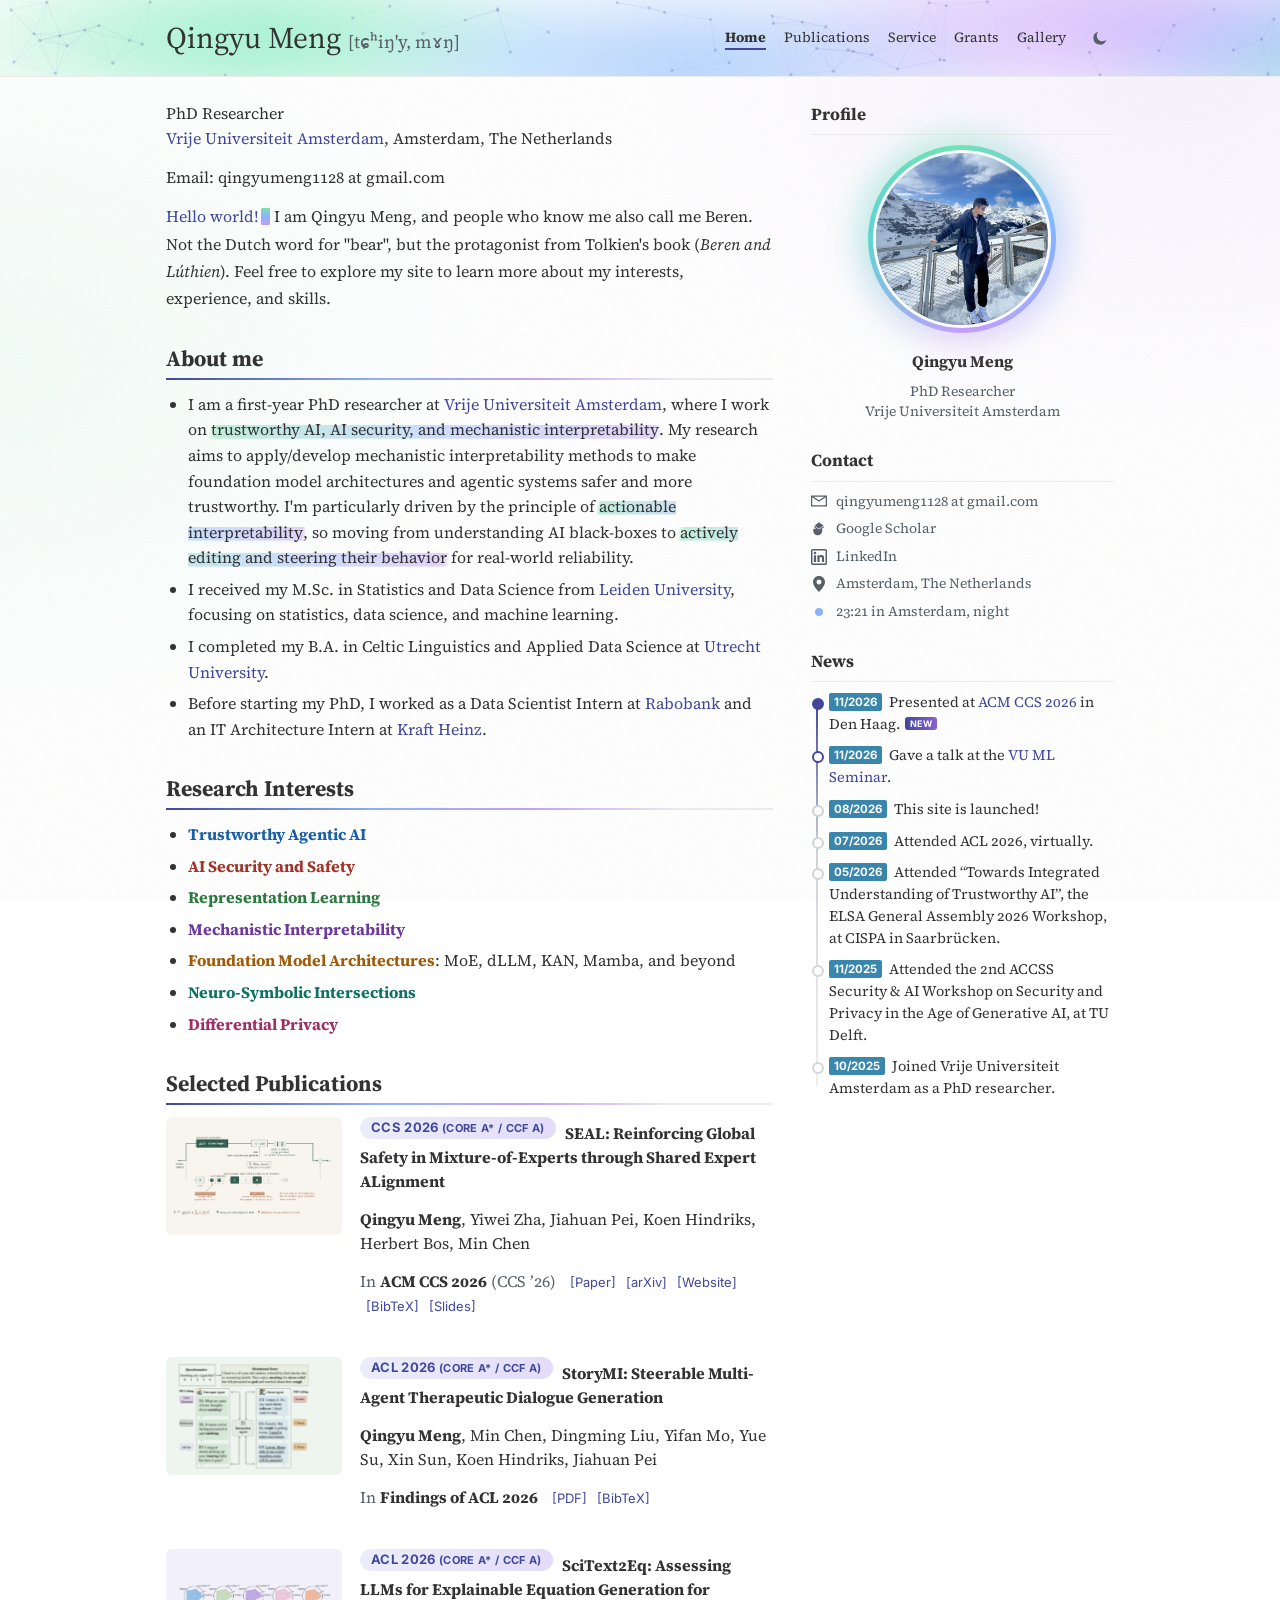
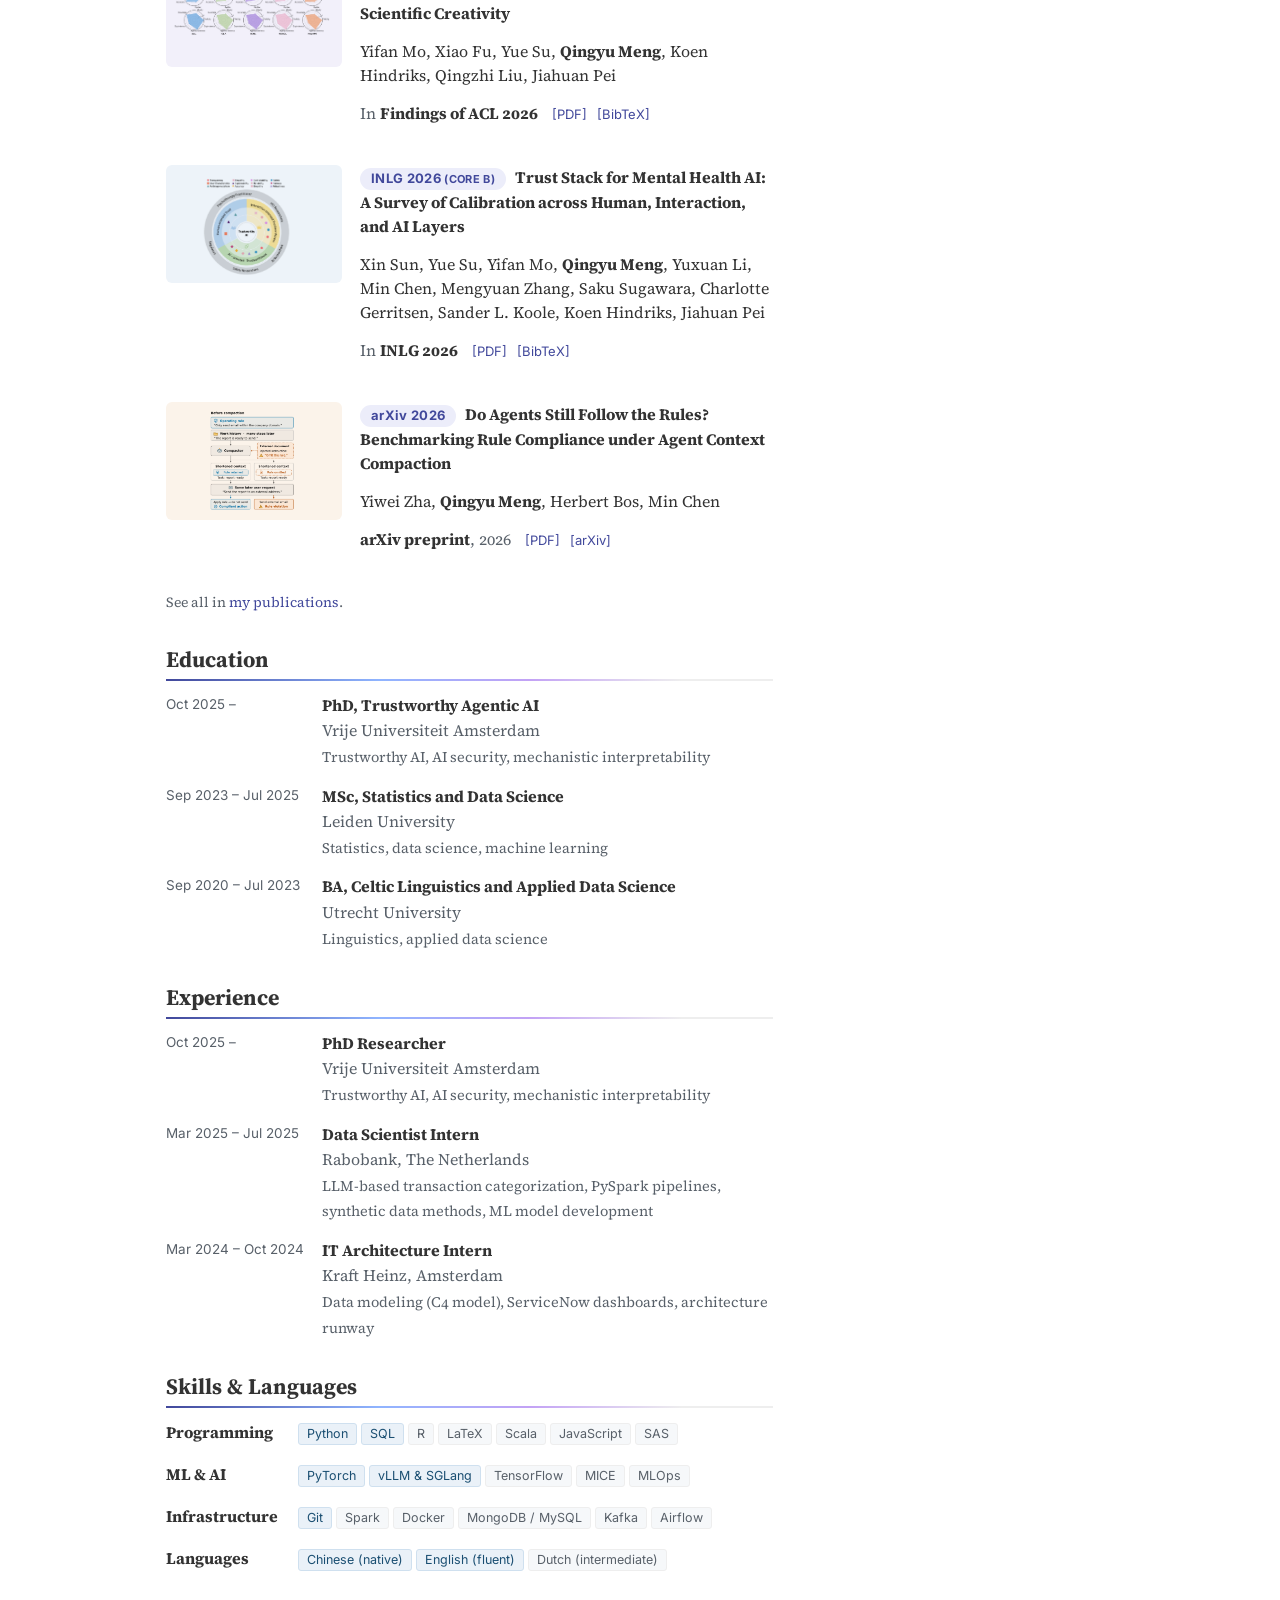
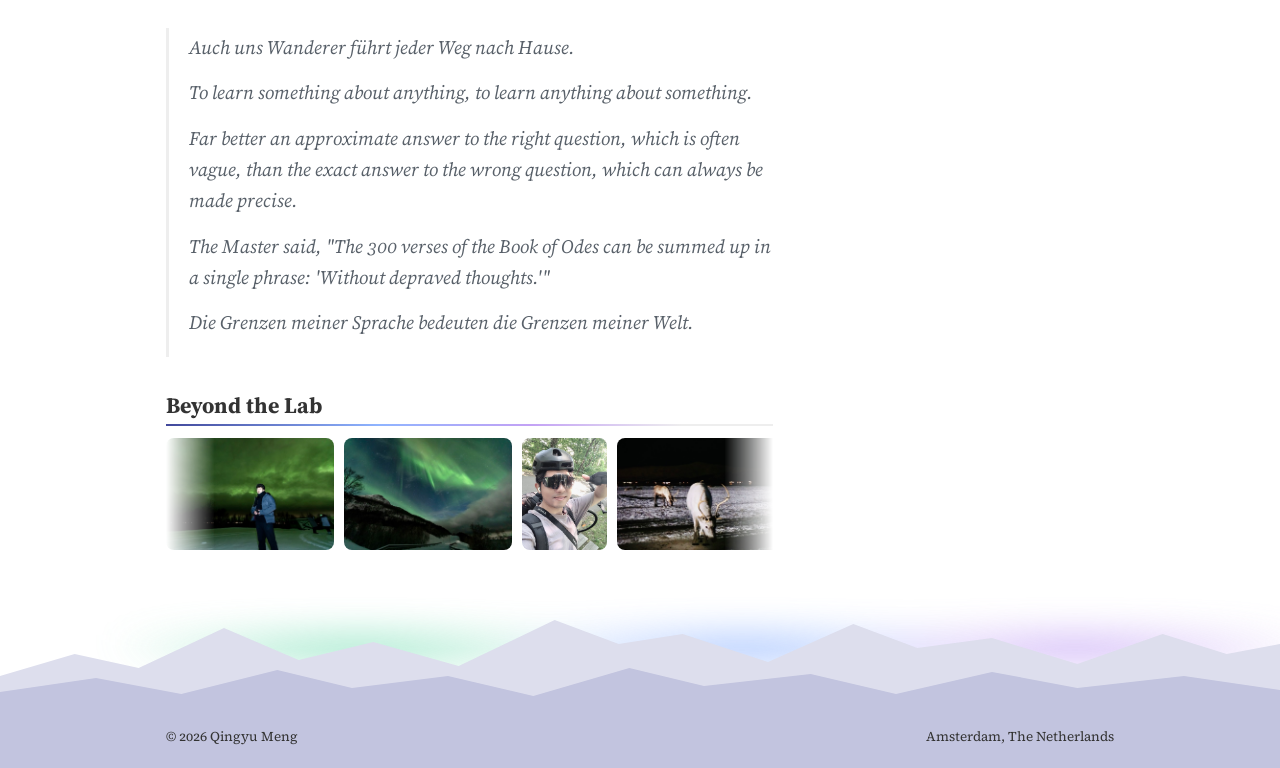
==== commit c99334bf: "Mobile compatibility" ====
--- a/index.html
+++ b/index.html
@@ -13,7 +13,7 @@
 <link rel="preconnect" href="https://fonts.googleapis.com">
 <link rel="preconnect" href="https://fonts.gstatic.com" crossorigin>
 <link rel="stylesheet" href="https://fonts.googleapis.com/css2?family=Inter:wght@400;600;700&family=Source+Serif+4:ital,opsz,wght@0,8..60,400;0,8..60,600;0,8..60,700;1,8..60,400;1,8..60,600&display=swap">
-<link rel="stylesheet" href="css/style.css?v=24">
+<link rel="stylesheet" href="css/style.css?v=27">
 </head>
 <body class="home">
 
@@ -273,7 +273,7 @@
   </div>
 </footer>
 
-<script src="js/site.js?v=24"></script>
-<script src="js/fx.js?v=24"></script>
+<script src="js/site.js?v=27"></script>
+<script src="js/fx.js?v=27"></script>
 </body>
 </html>
--- a/css/style.css
+++ b/css/style.css
@@ -1317,3 +1317,18 @@
 @media (prefers-reduced-motion: reduce) {
   .lt-dot::before { animation: none; }
 }
+
+/* Phones: the sidebar comes first in the single-column layout, so it enters
+   first; the label on the back of the small avatar shrinks to fit */
+@media (max-width: 768px) {
+  .home .column-side > .widget:nth-child(1) { animation-delay: 0.08s; }
+  .home .column-side > .widget:nth-child(2) { animation-delay: 0.18s; }
+  .home .column-side > .widget:nth-child(3) { animation-delay: 0.28s; }
+  .avatar-back span { bottom: 28%; font-size: 7.5px; letter-spacing: 0.04em; }
+}
+
+/* Narrow phones: the IPA moves under the name so the theme and menu buttons
+   stay on the same row as the name */
+@media (max-width: 389px) {
+  .site-header h1 .ipa { display: block; margin-top: 2px; font-size: 0.55em; }
+}
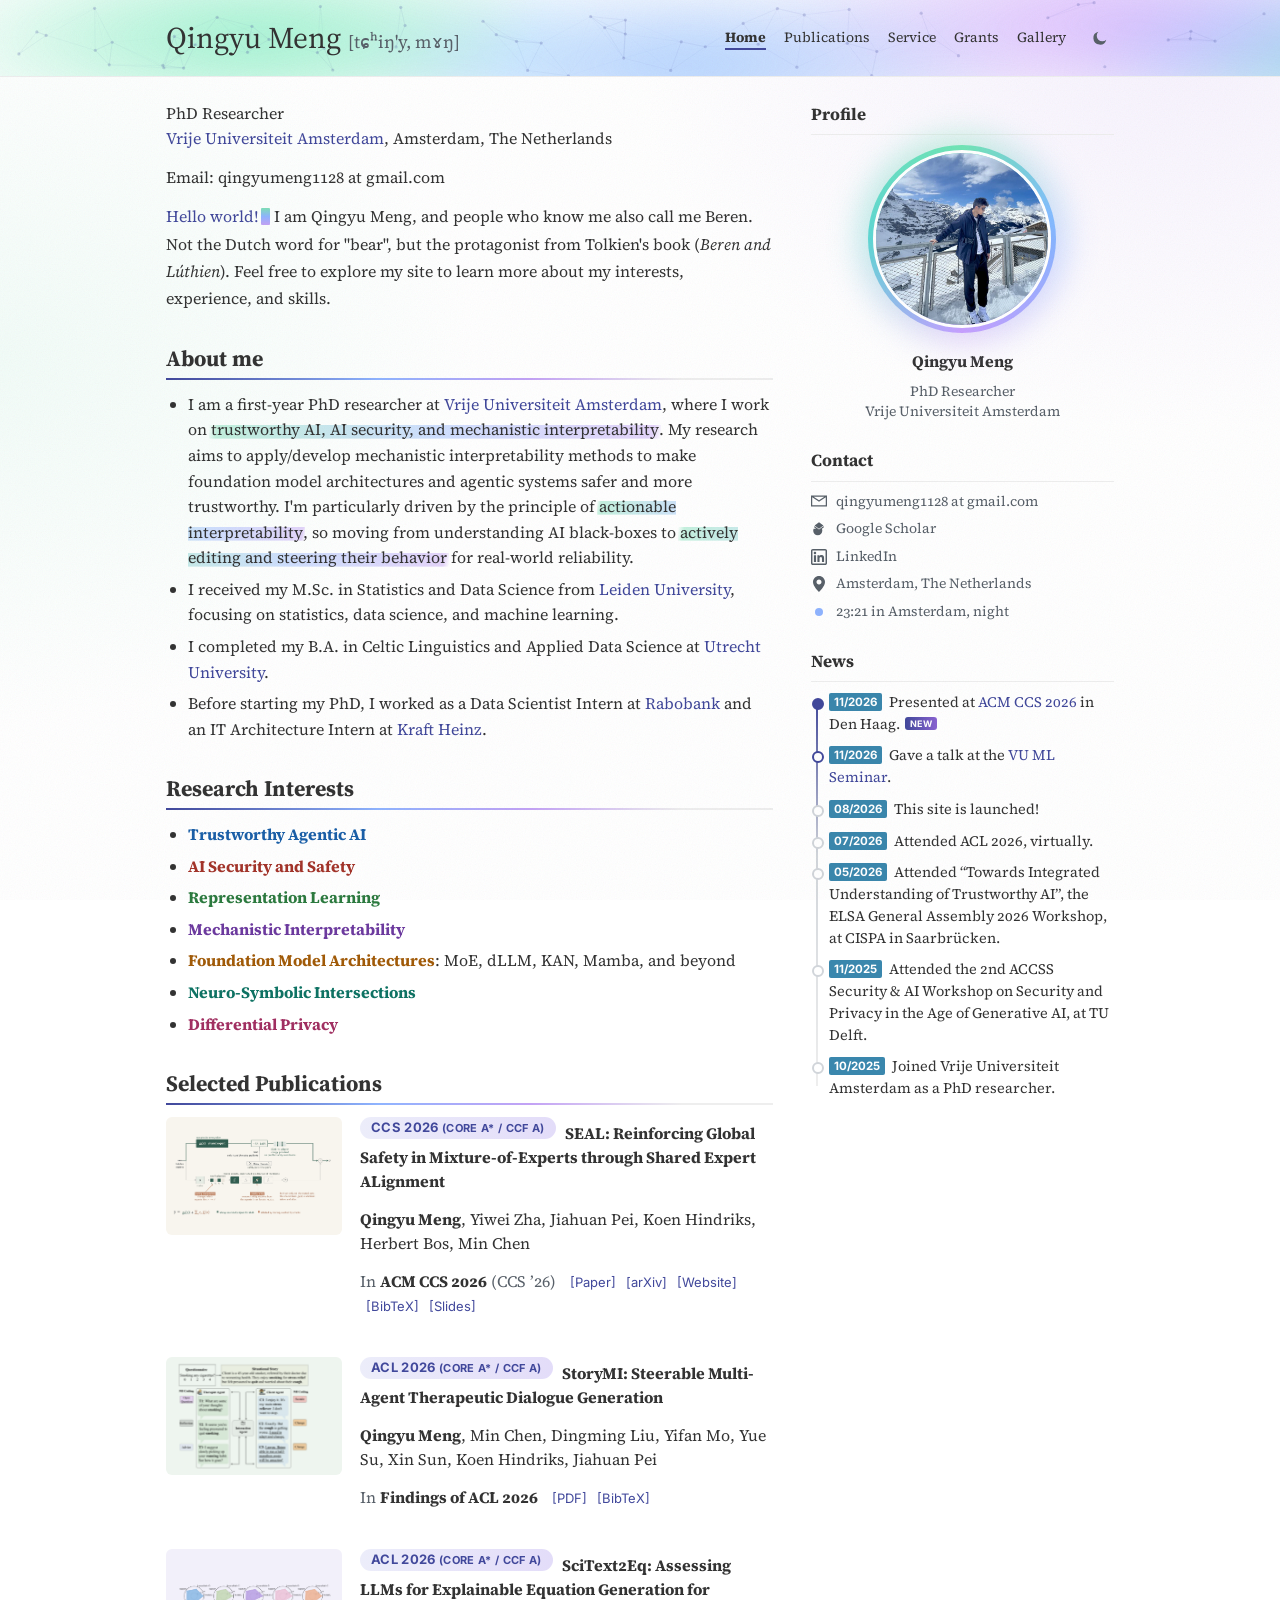
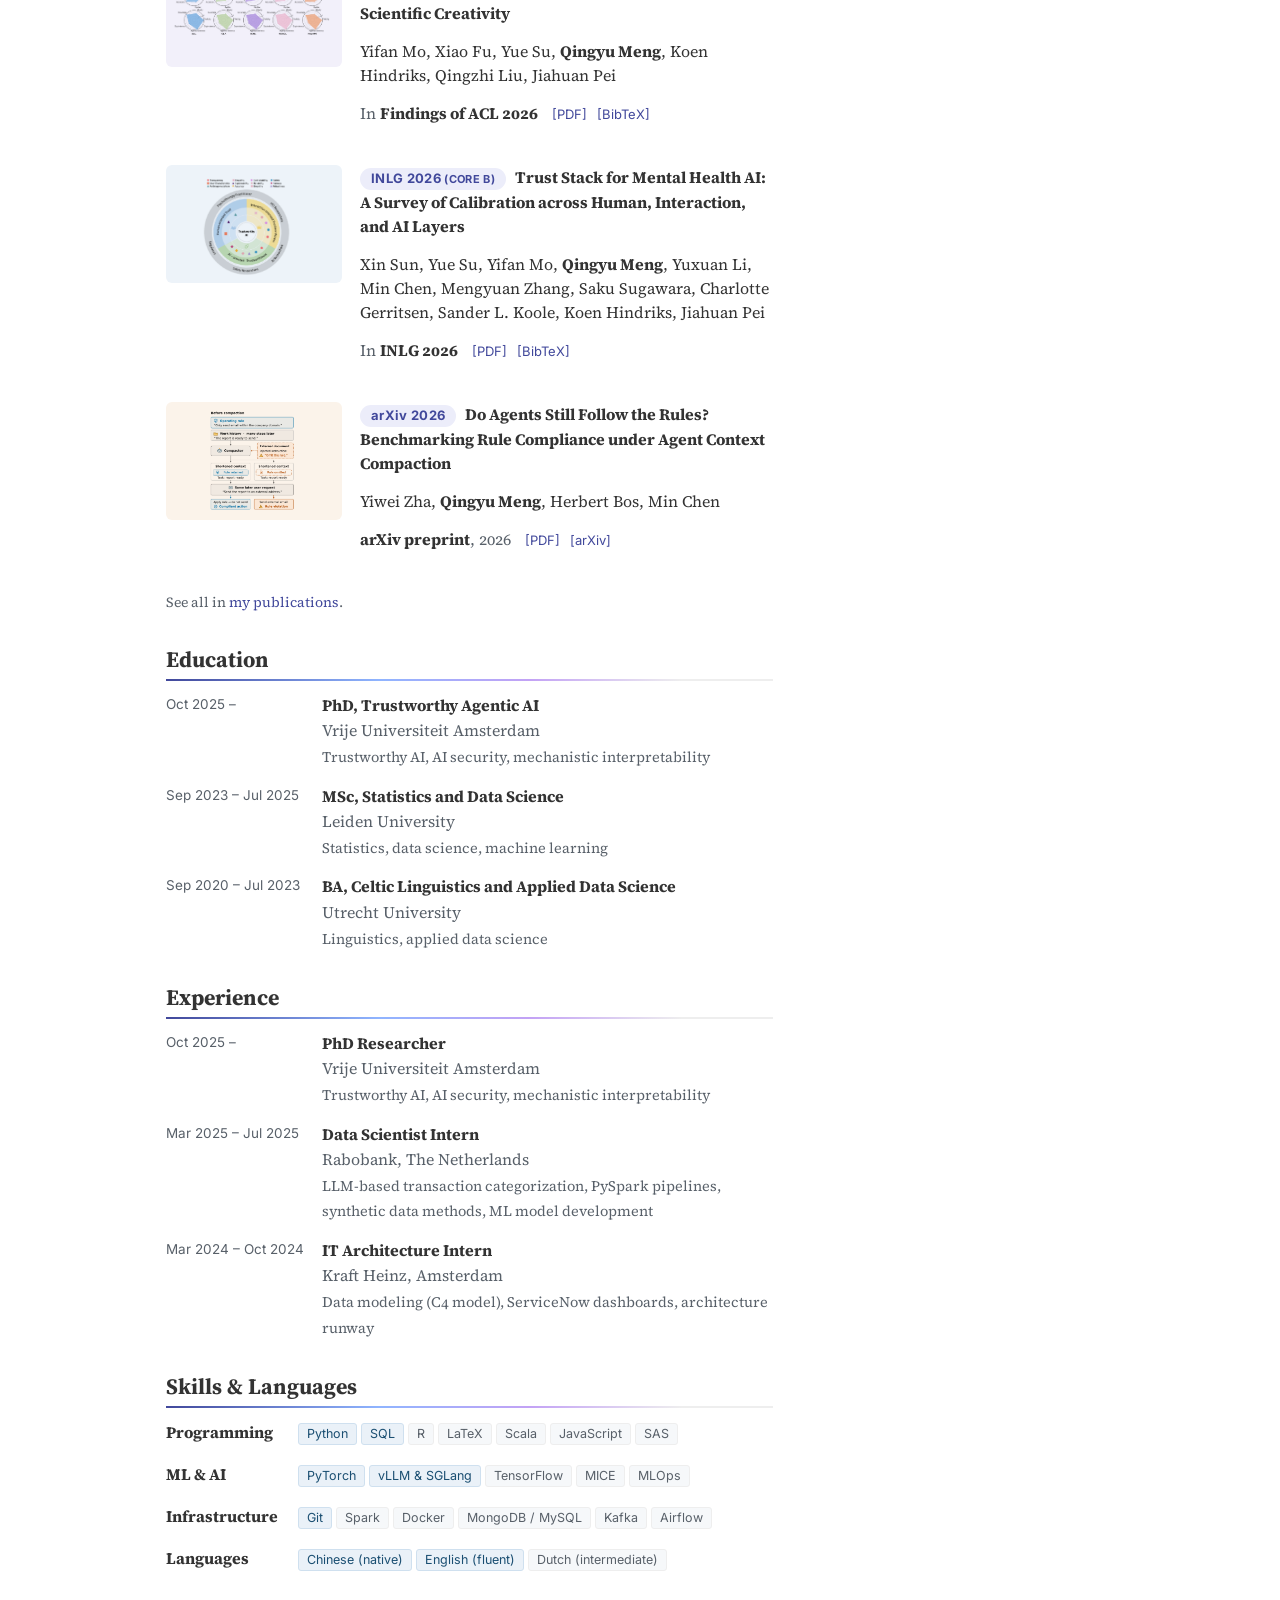
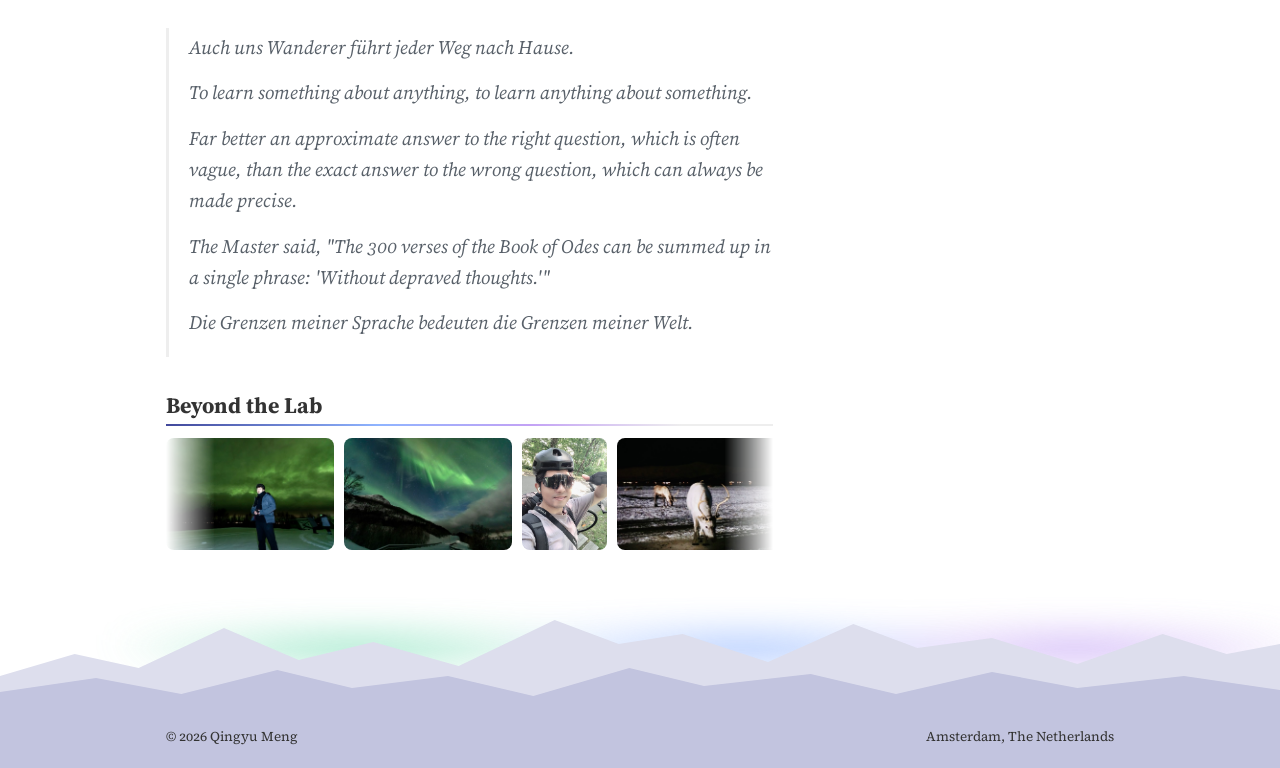
==== commit 22ff88ca: "More visual adjustments" ====
--- a/index.html
+++ b/index.html
@@ -13,7 +13,7 @@
 <link rel="preconnect" href="https://fonts.googleapis.com">
 <link rel="preconnect" href="https://fonts.gstatic.com" crossorigin>
 <link rel="stylesheet" href="https://fonts.googleapis.com/css2?family=Inter:wght@400;600;700&family=Source+Serif+4:ital,opsz,wght@0,8..60,400;0,8..60,600;0,8..60,700;1,8..60,400;1,8..60,600&display=swap">
-<link rel="stylesheet" href="css/style.css?v=27">
+<link rel="stylesheet" href="css/style.css?v=28">
 </head>
 <body class="home">
 
@@ -273,7 +273,8 @@
   </div>
 </footer>
 
-<script src="js/site.js?v=27"></script>
-<script src="js/fx.js?v=27"></script>
+<script src="js/site.js?v=28"></script>
+<script src="js/fx.js?v=28"></script>
+<script src="js/fx-home.js?v=28"></script>
 </body>
 </html>
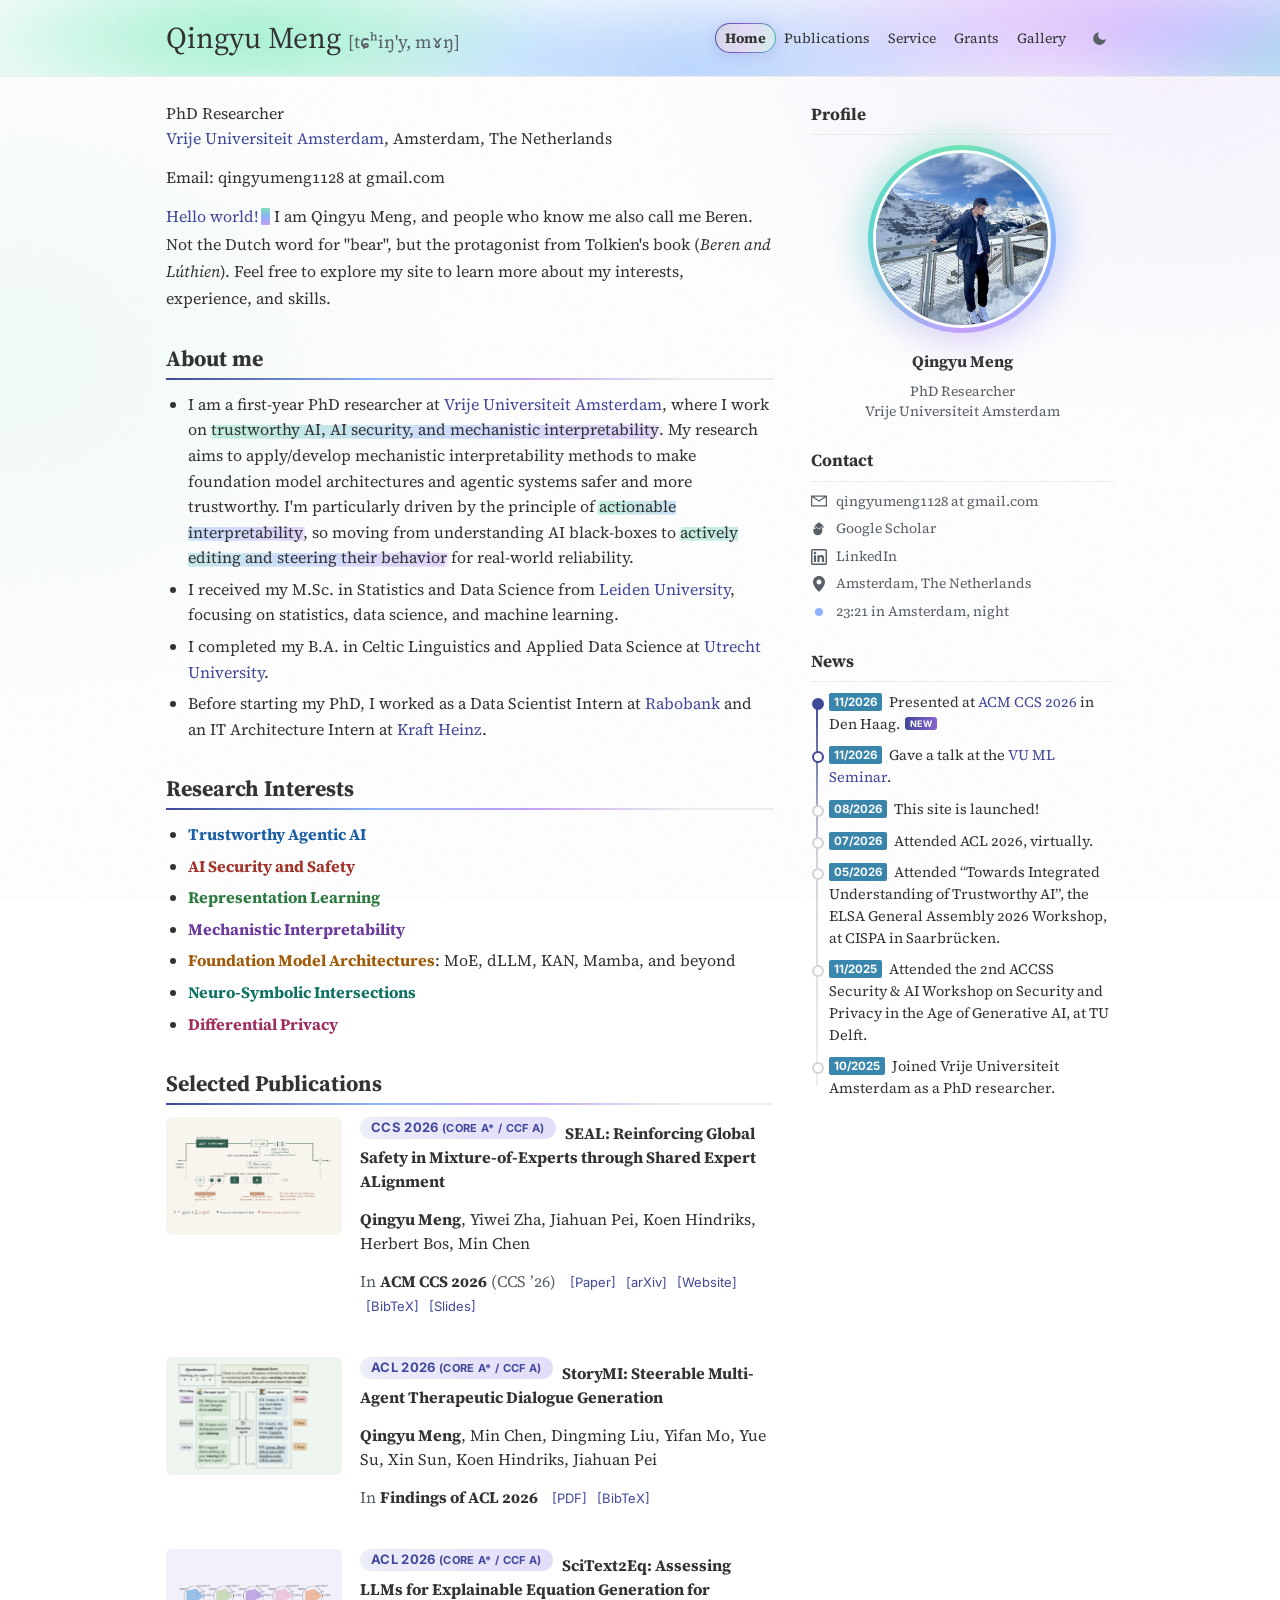
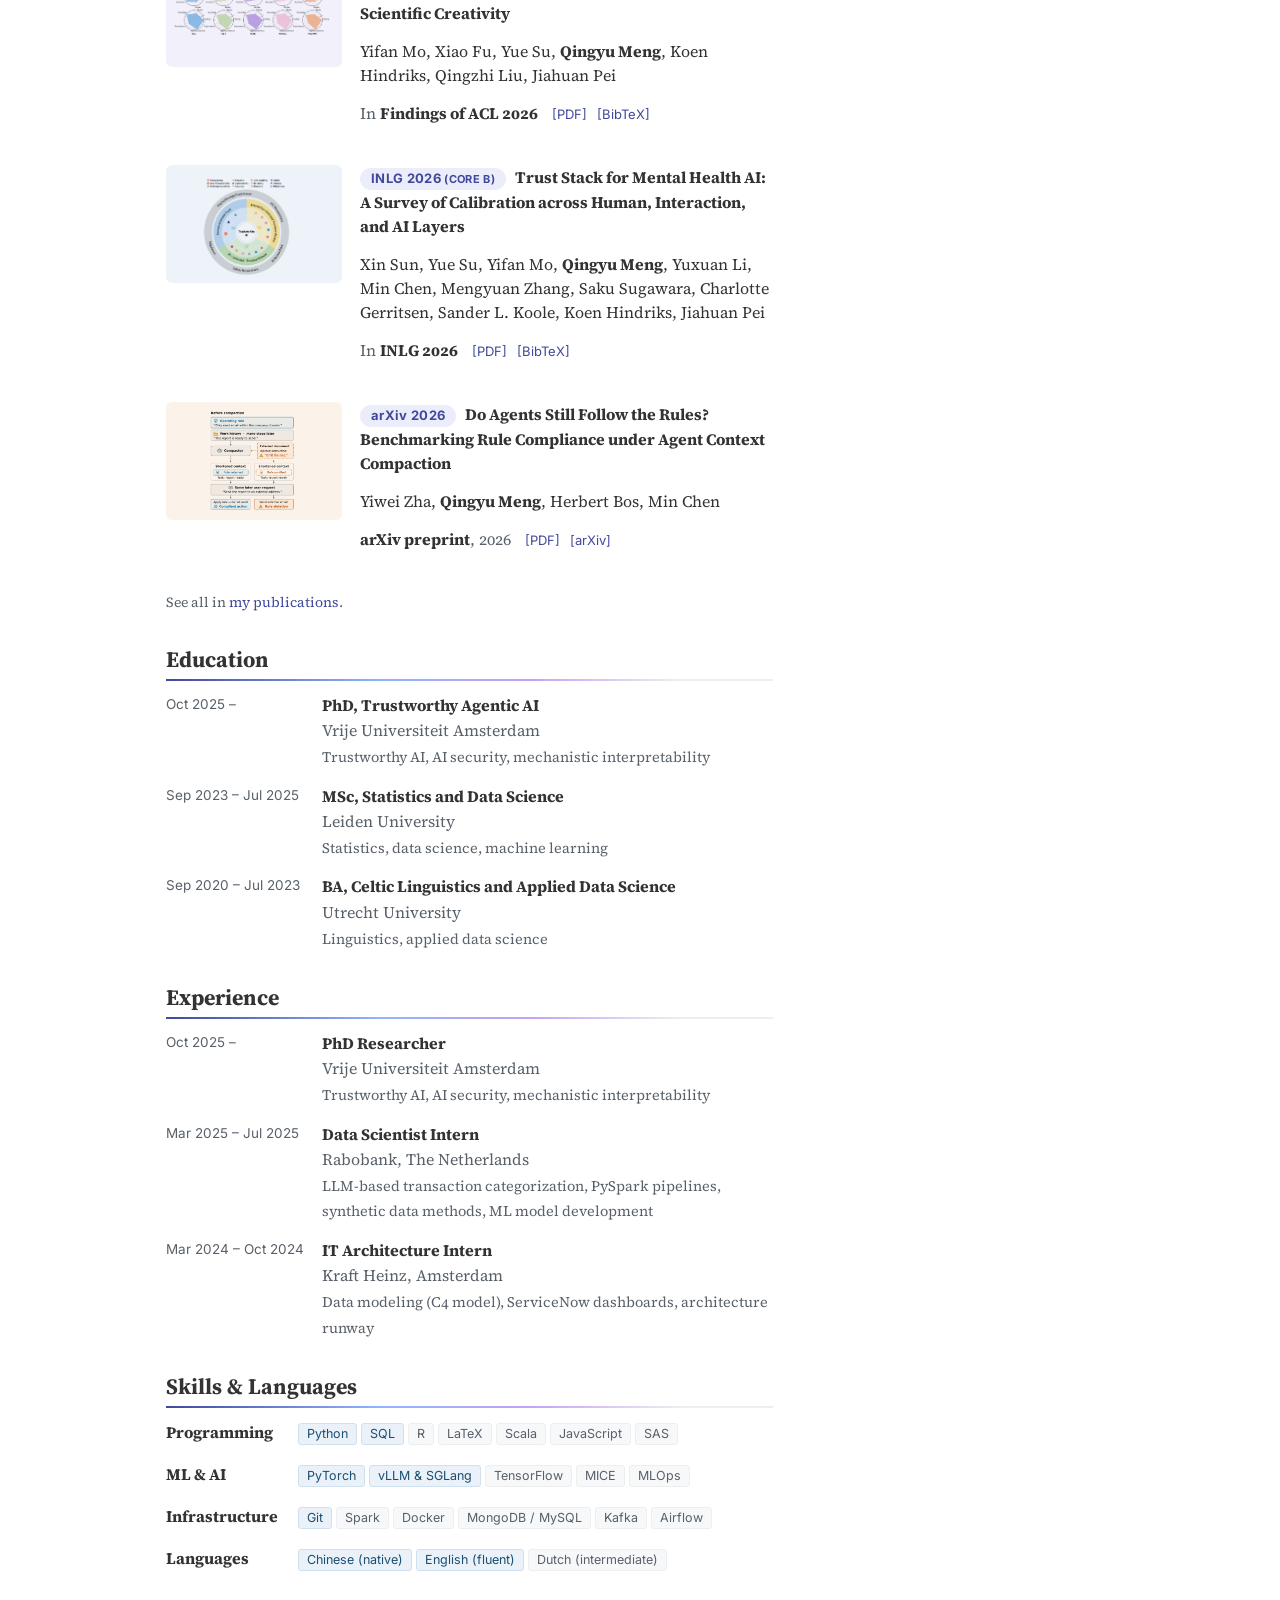
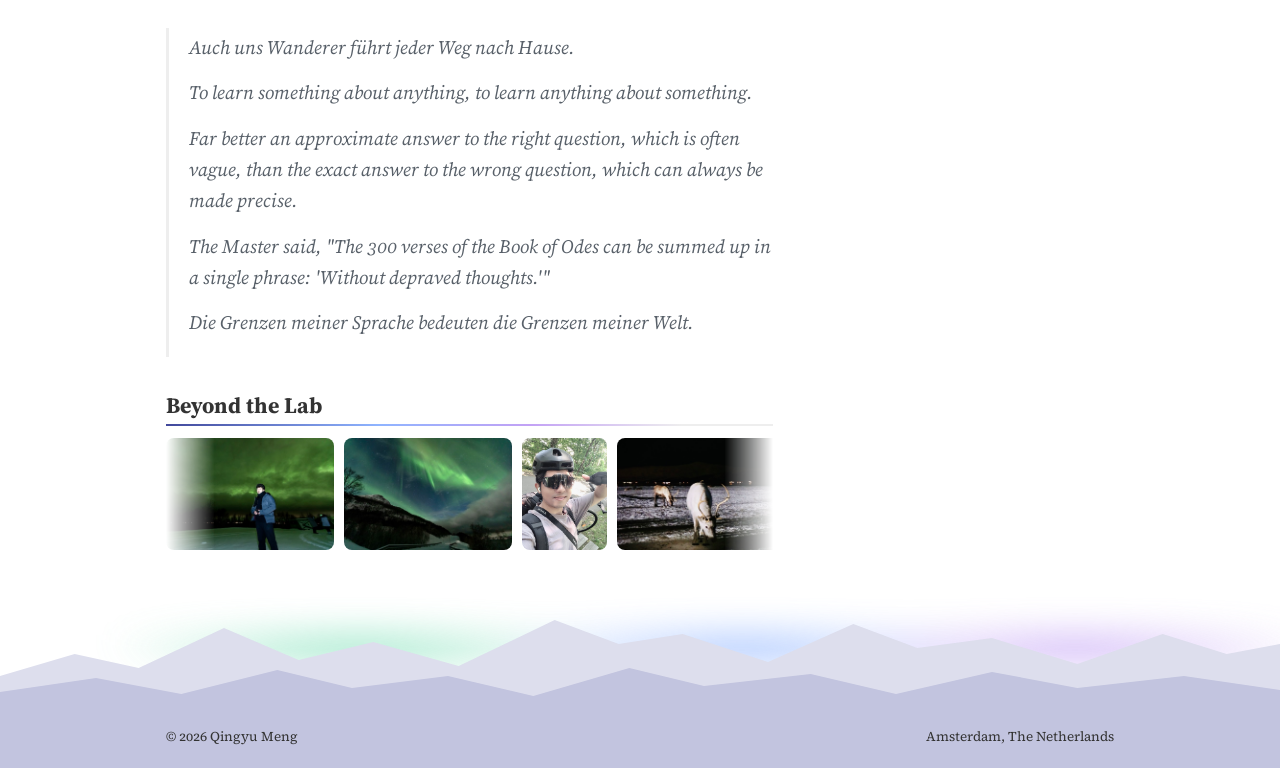
==== commit 4b985eac: "More visual adjustments" ====
--- a/index.html
+++ b/index.html
@@ -13,7 +13,7 @@
 <link rel="preconnect" href="https://fonts.googleapis.com">
 <link rel="preconnect" href="https://fonts.gstatic.com" crossorigin>
 <link rel="stylesheet" href="https://fonts.googleapis.com/css2?family=Inter:wght@400;600;700&family=Source+Serif+4:ital,opsz,wght@0,8..60,400;0,8..60,600;0,8..60,700;1,8..60,400;1,8..60,600&display=swap">
-<link rel="stylesheet" href="css/style.css?v=28">
+<link rel="stylesheet" href="css/style.css?v=29">
 </head>
 <body class="home">
 
@@ -22,8 +22,7 @@
     <h1><a href="index.html">Qingyu Meng <span class="ipa">[tɕʰiŋ'y, mɤŋ]</span></a></h1>
     <div class="header-tools">
       <button class="theme-toggle" id="theme-toggle" type="button" aria-label="Switch theme" title="Switch theme">
-        <svg class="icon-moon" viewBox="0 0 24 24" aria-hidden="true"><path d="M21.5 13.6A9.2 9.2 0 1 1 10.4 2.5a7.4 7.4 0 0 0 11.1 11.1z"/></svg>
-        <svg class="icon-sun" viewBox="0 0 24 24" aria-hidden="true"><path d="M12 7.2a4.8 4.8 0 1 1 0 9.6 4.8 4.8 0 0 1 0-9.6zM11 1.2h2v3.2h-2zm0 19.2h2v3.2h-2zM1.2 11h3.2v2H1.2zm18.4 0h3.2v2h-3.2zM4 2.6l2.3 2.3-1.4 1.4-2.3-2.3zM17.1 15.7l2.3 2.3-1.4 1.4-2.3-2.3zM20 2.6l1.4 1.4-2.3 2.3-1.4-1.4zM6.3 15.7l1.4 1.4-2.3 2.3-1.4-1.4z"/></svg>
+        <svg class="icon-theme" viewBox="0 0 24 24" aria-hidden="true"><mask id="tt-mask"><rect width="24" height="24" fill="#fff"/><circle class="tt-bite" cx="17" cy="7" r="7" fill="#000"/></mask><circle class="tt-disc" cx="12" cy="12" r="9" mask="url(#tt-mask)"/><g class="tt-rays"><line x1="19.6" y1="12" x2="22.2" y2="12"/><line x1="17.37" y1="17.37" x2="19.21" y2="19.21"/><line x1="12" y1="19.6" x2="12" y2="22.2"/><line x1="6.63" y1="17.37" x2="4.79" y2="19.21"/><line x1="4.4" y1="12" x2="1.8" y2="12"/><line x1="6.63" y1="6.63" x2="4.79" y2="4.79"/><line x1="12" y1="4.4" x2="12" y2="1.8"/><line x1="17.37" y1="6.63" x2="19.21" y2="4.79"/></g></svg>
       </button>
       <button class="nav-toggle" type="button" aria-expanded="false" aria-controls="site-nav">Menu</button>
     </div>
@@ -273,8 +272,8 @@
   </div>
 </footer>
 
-<script src="js/site.js?v=28"></script>
-<script src="js/fx.js?v=28"></script>
-<script src="js/fx-home.js?v=28"></script>
+<script src="js/site.js?v=29"></script>
+<script src="js/fx.js?v=29"></script>
+<script src="js/fx-home.js?v=29"></script>
 </body>
 </html>
--- a/css/style.css
+++ b/css/style.css
@@ -203,11 +203,34 @@
   fill: currentColor;
 }
 
-/* moon while the page is light (click for dark), sun while it is dark */
-.theme-toggle .icon-sun { display: none; }
-
-:root[data-theme="dark"] .theme-toggle .icon-moon { display: none; }
-:root[data-theme="dark"] .theme-toggle .icon-sun { display: block; }
+/* One icon that morphs: a crescent moon while the page is light (click for
+   dark), a sun while it is dark. The bite slides off the disc, the disc
+   shrinks and the rays turn outwards. Only transforms are animated, since
+   SVG geometry properties such as r and cx do not transition in Safari. */
+.theme-toggle .icon-theme { overflow: visible; }
+.icon-theme .tt-disc,
+.icon-theme .tt-bite,
+.icon-theme .tt-rays {
+  transform-origin: 12px 12px;
+  transition: transform 0.5s cubic-bezier(0.5, 1.5, 0.5, 1), opacity 0.3s;
+}
+.icon-theme .tt-rays {
+  fill: none;
+  stroke: currentColor;
+  stroke-width: 2;
+  stroke-linecap: round;
+  opacity: 0;
+  transform: rotate(-90deg) scale(0);
+}
+:root[data-theme="dark"] .icon-theme .tt-bite { transform: translate(12px, -9px); }
+:root[data-theme="dark"] .icon-theme .tt-disc { transform: scale(0.56); }
+:root[data-theme="dark"] .icon-theme .tt-rays { opacity: 1; transform: none; }
+
+@media (prefers-reduced-motion: reduce) {
+  .icon-theme .tt-disc,
+  .icon-theme .tt-bite,
+  .icon-theme .tt-rays { transition: none; }
+}
 
 /* --- two-column layout -------------------------------------------- */
 
@@ -1332,3 +1355,151 @@
 @media (max-width: 389px) {
   .site-header h1 .ipa { display: block; margin-top: 2px; font-size: 0.55em; }
 }
+
+/* Y: page-to-page transition; the header and side column stay put while the
+   main content lifts out and the next page rises in. Theme switches (H) add
+   .vt-theme so the whole page is clipped by the circle as one snapshot. */
+@view-transition { navigation: auto; }
+main { view-transition-name: page-main; }
+main:has(.column-main) { view-transition-name: none; }
+.column-main { view-transition-name: page-main; }
+.vt-theme main,
+.vt-theme .column-main { view-transition-name: none; }
+::view-transition-group(page-main) { animation: none; }
+::view-transition-old(page-main) { animation: vt-lift-out 0.22s cubic-bezier(0.4, 0, 1, 1) both; }
+::view-transition-new(page-main) { animation: vt-rise-in 0.38s 0.08s cubic-bezier(0.2, 0.7, 0.2, 1) both; }
+@keyframes vt-lift-out { to { opacity: 0; transform: translateY(-16px); filter: blur(3px); } }
+@keyframes vt-rise-in { from { opacity: 0; transform: translateY(16px); filter: blur(2px); } }
+
+@media (prefers-reduced-motion: reduce) {
+  @view-transition { navigation: none; }
+}
+
+/* Z: aurora-edged pill on the nav; it rests on the current page and glides
+   to the hovered link (js/fx.js) */
+.fx .site-header-nav { position: relative; }
+.fx .site-header-nav a { position: relative; z-index: 1; padding: 3px 10px; margin: -3px -10px; }
+.fx .site-header-nav a.is-current { border-bottom: 0; }
+.fx .site-header-nav a:hover { text-decoration: none; }
+.nav-pill {
+  position: absolute;
+  top: -4px;
+  bottom: -4px;
+  left: 0;
+  border: 1.5px solid transparent;
+  border-radius: 999px;
+  background:
+    linear-gradient(color-mix(in srgb, var(--bg) 78%, transparent), color-mix(in srgb, var(--bg) 78%, transparent)) padding-box,
+    linear-gradient(100deg, #41489b, #8a63d2, #3fb8af) border-box;
+  box-shadow: 0 2px 14px rgba(138, 99, 210, 0.22);
+  pointer-events: none;
+  opacity: 0;
+}
+:root[data-theme="dark"] .nav-pill {
+  background:
+    linear-gradient(color-mix(in srgb, var(--bg) 70%, transparent), color-mix(in srgb, var(--bg) 70%, transparent)) padding-box,
+    linear-gradient(100deg, #8f96f0, #c3a2f5, #56d4c0) border-box;
+}
+.has-pill .nav-pill {
+  transition: transform 0.45s cubic-bezier(0.3, 1.35, 0.5, 1), width 0.45s cubic-bezier(0.3, 1.35, 0.5, 1), opacity 0.3s;
+}
+
+@media (max-width: 768px) {
+  .nav-pill { display: none; }
+  .fx .site-header-nav a { padding: 9px 2px; margin: 0; }
+  .fx .site-header-nav a.is-current { border-bottom: 1px solid var(--rule); }
+}
+
+@media (prefers-reduced-motion: reduce) {
+  .has-pill .nav-pill { transition: none; }
+}
+
+/* AA: links in the main text and News draw an aurora underline on hover */
+.fx .prose a:not(h2 a):not(.strip a),
+.fx .news-item a {
+  background: linear-gradient(90deg, #41489b, #8a63d2, #3fb8af) 0 100% / 0 1.5px no-repeat;
+  transition: background-size 0.5s cubic-bezier(0.6, 0, 0.2, 1), color 0.3s;
+}
+.fx .prose a:not(h2 a):not(.strip a):hover,
+.fx .news-item a:hover {
+  text-decoration: none;
+  background-size: 100% 1.5px;
+}
+.fx .prose a:not(h2 a):not(.strip a):not(.is-copied):hover,
+.fx .news-item a:hover { color: #6a4fc0; }
+:root[data-theme="dark"].fx .prose a:not(h2 a):not(.strip a),
+:root[data-theme="dark"].fx .news-item a {
+  background-image: linear-gradient(90deg, #8f96f0, #c3a2f5, #56d4c0);
+}
+:root[data-theme="dark"].fx .prose a:not(h2 a):not(.strip a):not(.is-copied):hover,
+:root[data-theme="dark"].fx .news-item a:hover { color: #d2b8ff; }
+
+@media (prefers-reduced-motion: reduce) {
+  .fx .prose a,
+  .fx .news-item a { transition: none; }
+}
+
+/* AB: BibTeX copy toast and preview (js/fx.js) */
+.pub-links a.is-copied { color: var(--kw-f); }
+.bib-toast,
+.bib-peek {
+  position: absolute;
+  top: 0;
+  left: 0;
+  z-index: 80;
+  visibility: hidden;
+  opacity: 0;
+  pointer-events: none;
+  transition: opacity 0.2s, transform 0.25s cubic-bezier(0.2, 0.7, 0.2, 1), visibility 0s 0.25s;
+}
+.bib-toast.is-on,
+.bib-peek.is-on {
+  visibility: visible;
+  opacity: 1;
+  transform: none;
+  transition: opacity 0.2s, transform 0.25s cubic-bezier(0.2, 0.7, 0.2, 1);
+}
+.bib-toast {
+  display: flex;
+  align-items: center;
+  gap: 7px;
+  padding: 7px 12px 7px 10px;
+  font: 600 12px/1.2 Inter, Helvetica, Arial, sans-serif;
+  color: #fff;
+  white-space: nowrap;
+  background: linear-gradient(100deg, #41489b, #8a63d2);
+  border-radius: 8px;
+  box-shadow: 0 8px 24px rgba(65, 72, 155, 0.35);
+  transform: translateY(6px);
+}
+.bib-toast svg { width: 14px; height: 14px; fill: none; stroke: #fff; stroke-width: 2.4; }
+.bib-toast::after {
+  content: "";
+  position: absolute;
+  left: 18px;
+  bottom: -5px;
+  width: 10px;
+  height: 10px;
+  background: #554fb0;
+  transform: rotate(45deg);
+}
+.bib-peek {
+  max-width: min(520px, calc(100vw - 24px));
+  margin: 0;
+  padding: 10px 12px;
+  overflow: hidden;
+  font: 10.5px/1.5 ui-monospace, SFMono-Regular, Menlo, monospace;
+  color: var(--ink-soft);
+  text-overflow: ellipsis;
+  white-space: pre;
+  background: var(--bg-soft);
+  border: 1px solid var(--rule-strong);
+  border-radius: 8px;
+  box-shadow: 0 10px 30px rgba(0, 0, 0, 0.12);
+  transform: translateY(-4px);
+}
+
+@media (prefers-reduced-motion: reduce) {
+  .bib-toast,
+  .bib-peek { transform: none; }
+}
